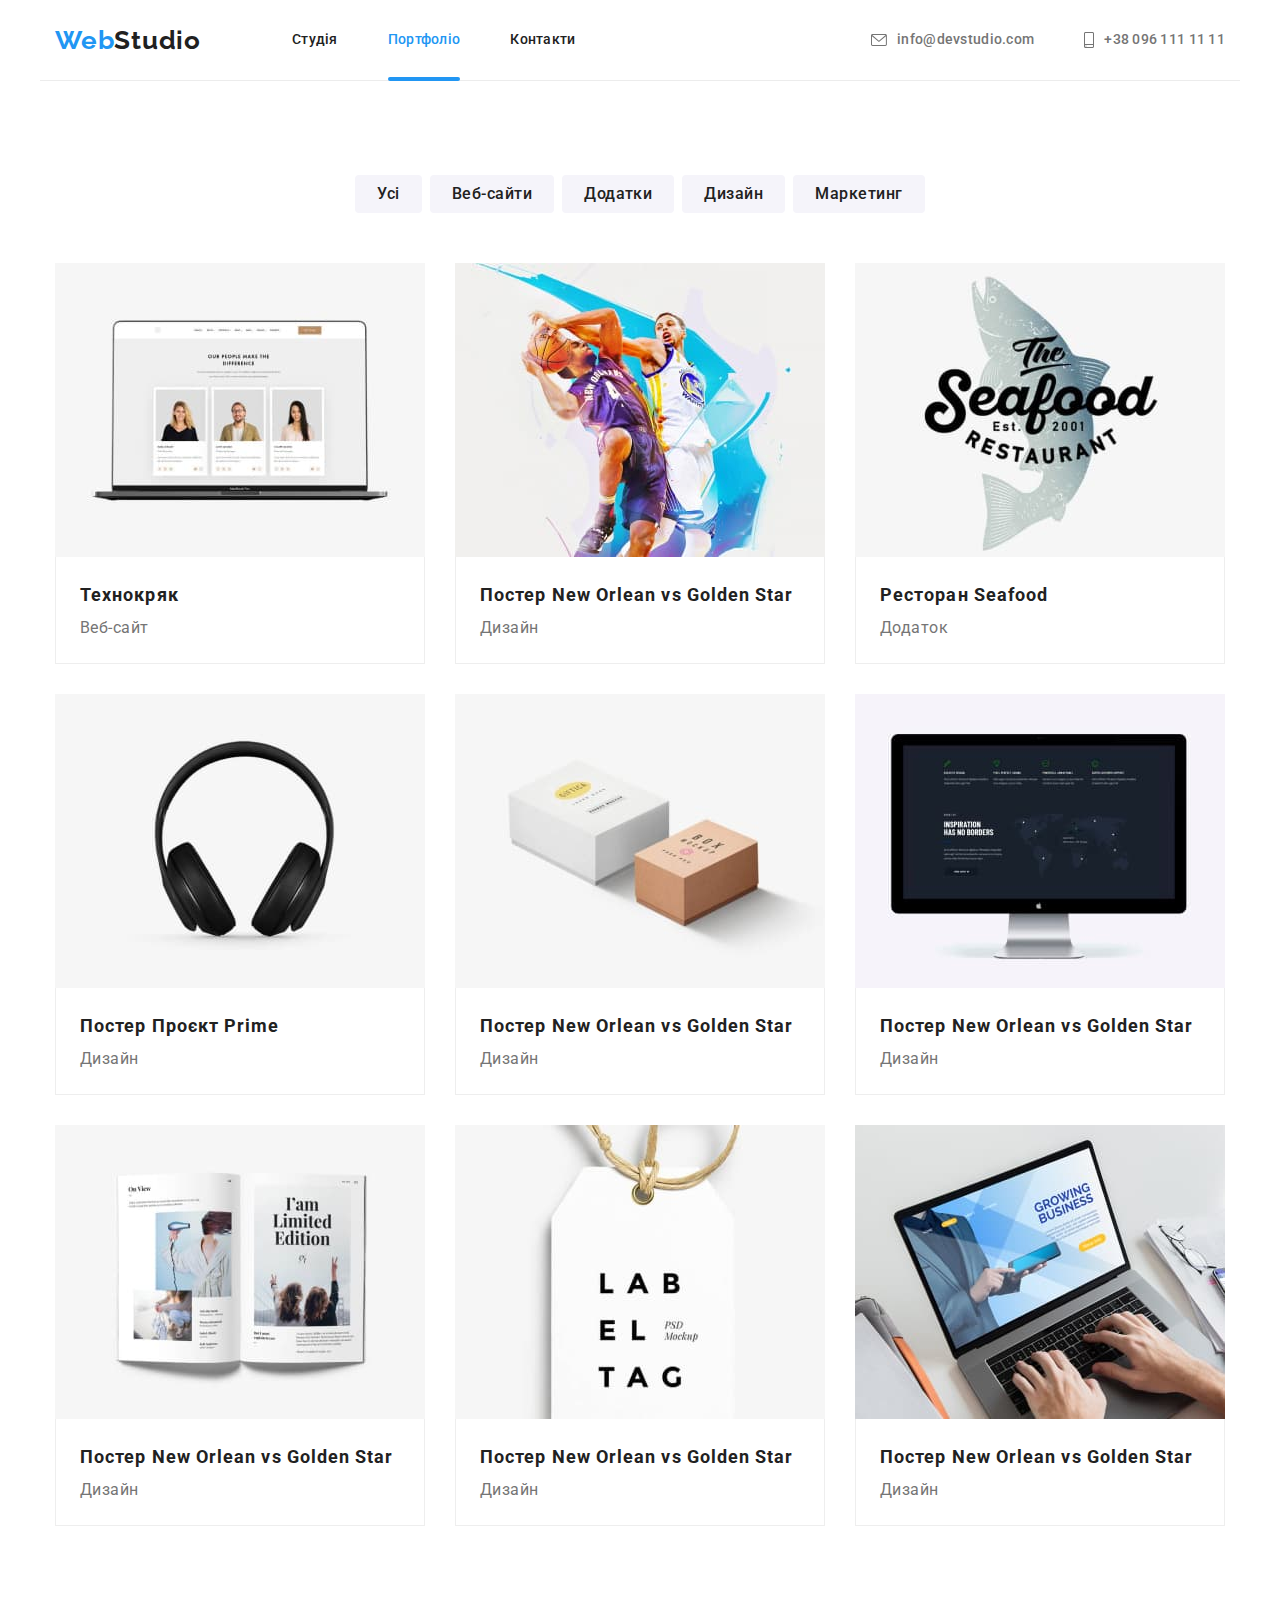
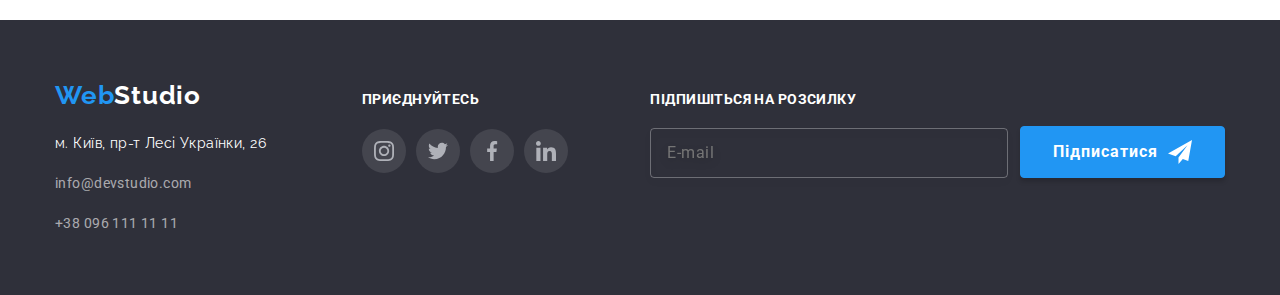
==== portfolio.html @ d79de70c "Initial commit" ====
<!DOCTYPE html>
<html lang="uk">
  <head>
    <meta charset="UTF-8" />
    <meta http-equiv="X-UA-Compatible" content="IE=edge" />
    <meta name="viewport" content="width=device-width, initial-scale=1.0" />
    <title>Портфоліо</title>
    <link rel="preconnect" href="https://fonts.googleapis.com" />
    <link rel="preconnect" href="https://fonts.gstatic.com" crossorigin />
    <link
      rel="stylesheet"
      href="https://cdnjs.cloudflare.com/ajax/libs/modern-normalize/1.1.0/modern-normalize.min.css"
    />
    <link
      href="https://fonts.googleapis.com/css2?family=Raleway:wght@700&family=Roboto:wght@400;500;700;900&display=swap"
      rel="stylesheet"
    />
    <link rel="stylesheet" href="./css/main.min.css" />
  </head>
  <body>
    <!--Шапка сторінки-->
    <header class="page-header">
      <div class="container page-header__container">
        <a href="./index.html" lang="en" class="logo"
          ><span class="logo__web">Web</span
          ><span>Studio</span></a
        >
        <nav class="nav">
          <ul class="nav__list">
            <li class="nav__item">
              <a class="nav__link" href="./index.html">Студія</a>
            </li>
            <li class="nav__item">
              <a class="nav__link nav__link--current"  href="./portfolio.html">Портфоліо</a>
            </li>
            <li class="nav__item">
              <a class="nav__link" href="">Контакти</a>
            </li>
          </ul>
        </nav>

        <ul class="page-header__contacts">
          <li class="page-header__item">
            <a class="page-header__link" href="mailto:info@devstudio.com"
              ><svg class="page-header__icon" width="16px" height="12px">
                <use href="./images/symbol-defs.svg#icon-envelope"></use>
              </svg>
              info@devstudio.com</a
            >
          </li>
          <li class="page-header__item">
            <a class="page-header__link" href="tel:+380961111111"
              ><svg class="page-header__icon" width="10px" height="16px">
                <use href="./images/symbol-defs.svg#icon-smartphone"></use></svg
              >+38 096 111 11 11</a
            >
          </li>
        </ul>
      </div>
    </header>

    <main>
      <section class="portfolio section">
        <div class="container">
          <h1 class="title hidden">Портфоліо</h1>
          <ul class="buttons-list">
            <li class="buttons-list__item">
              <button type="button" class="button-secondary">Усі</button>
            </li>
            <li class="buttons-list__item">
              <button type="button" class="button-secondary">Веб-сайти</button>
            </li>
            <li class="buttons-list__item">
              <button type="button" class="button-secondary">Додатки</button>
            </li>
            <li class="buttons-list__item">
              <button type="button" class="button-secondary">Дизайн</button>
            </li>
            <li class="buttons-list__item">
              <button type="button" class="button-secondary">Маркетинг</button>
            </li>
          </ul>

          <ul class="projects-list">
            <li class="projects-list__item">
              <a href="" class="projects-list__link">
                <div class="projects-list--thumb">
                   <img
                    src="./images-portfolio/img1.jpg"
                    alt="Технокряк"
                    width="370"
                  />
                  <div class="projects-list__overflow">
                    <p>
                      Ресурс пропонує комплексні пропозиції з різним рівнем
                      функціоналу та сервісів. Все це дозволить відвідувачу
                      отримати вичерпні відомості про компанію чи приватну
                      особу.
                    </p>
                  </div>
                </div>
                <div class="projects-list__description">
                  <h2 class="projects-list__title">Технокряк</h2>
                  <p class="projects-list__text">Веб-сайт</p>
                </div>
              </a>
            </li>
            <li class="projects-list__item">
              <a href="" class="projects-list__link">
                <div class="projects-list--thumb">
                  <img
                    src="./images-portfolio/img2.jpg"
                    alt="Постер New Orlean vs Golden Star"
                    width="370"
                  />
                  <div class="projects-list__overflow">
                    <p>
                      Ресурс пропонує комплексні пропозиції з різним рівнем
                      функціоналу та сервісів. Все це дозволить відвідувачу
                      отримати вичерпні відомості про компанію чи приватну
                      особу.
                    </p>
                  </div>
                </div>
                <div class="projects-list__description">
                  <h2 class="projects-list__title">
                    Постер <span lang="en">New Orlean vs Golden Star</span>
                  </h2>
                  <p class="projects-list__text">Дизайн</p>
                </div>
              </a>
            </li>
            <li class="projects-list__item">
              <a href="" class="projects-list__link">
                <div class="projects-list--thumb">
                  <img
                    src="./images-portfolio/img3.jpg"
                    alt="Ресторан Seafood"
                    width="370"
                  />
                  <div class="projects-list__overflow">
                    <p>
                      Ресурс пропонує комплексні пропозиції з різним рівнем
                      функціоналу та сервісів. Все це дозволить відвідувачу
                      отримати вичерпні відомості про компанію чи приватну
                      особу.
                    </p>
                  </div>
                </div>
                <div class="projects-list__description">
                  <h2 class="projects-list__title">Ресторан <span lang="en">Seafood</span></h2>
                  <p class="projects-list__text">Додаток</p>
                </div>
              </a>
            </li>
            <li class="projects-list__item">
              <a href="" class="projects-list__link">
                <div class="projects-list--thumb">
                  <img
                    src="./images-portfolio/img4.jpg"
                    alt="Проєкт Prime"
                    width="370"
                  />
                  <div class="projects-list__overflow">
                    <p>
                      Ресурс пропонує комплексні пропозиції з різним рівнем
                      функціоналу та сервісів. Все це дозволить відвідувачу
                      отримати вичерпні відомості про компанію чи приватну
                      особу.
                    </p>
                  </div>
                </div>
                <div class="projects-list__description">
                  <h2 class="projects-list__title">
                    Постер <span lang="en">Проєкт Prime</span>
                  </h2>
                  <p class="projects-list__text">Дизайн</p>
                </div>
              </a>
            </li>
            <li class="projects-list__item">
              <a href="" class="projects-list__link">
                <div class="projects-list--thumb">
                  <img
                    src="./images-portfolio/img5.jpg"
                    alt="Постер New Orlean vs Golden Star"
                    width="370"
                  />
                  <div class="projects-list__overflow">
                    <p>
                      Ресурс пропонує комплексні пропозиції з різним рівнем
                      функціоналу та сервісів. Все це дозволить відвідувачу
                      отримати вичерпні відомості про компанію чи приватну
                      особу.
                    </p>
                  </div>
                </div>
                <div class="projects-list__description">
                  <h2 class="projects-list__title">
                    Постер <span lang="en">New Orlean vs Golden Star</span>
                  </h2>
                  <p class="projects-list__text">Дизайн</p>
                </div>
              </a>
            </li>
            <li class="projects-list__item">
              <a href="" class="projects-list__link">
                <div class="projects-list--thumb">
                  <img
                    src="./images-portfolio/img6.jpg"
                    alt="Постер New Orlean vs Golden Star"
                    width="370"
                  />
                  <div class="projects-list__overflow">
                    <p>
                      Ресурс пропонує комплексні пропозиції з різним рівнем
                      функціоналу та сервісів. Все це дозволить відвідувачу
                      отримати вичерпні відомості про компанію чи приватну
                      особу.
                    </p>
                  </div>
                </div>
                <div class="projects-list__description">
                  <h2 class="projects-list__title">
                    Постер <span lang="en">New Orlean vs Golden Star</span>
                  </h2>
                  <p class="projects-list__text">Дизайн</p>
                </div>
              </a>
            </li>
            <li class="projects-list__item">
              <a href="" class="projects-list__link">
                <div class="projects-list--thumb">
                  <img
                    src="./images-portfolio/img7.jpg"
                    alt="Постер New Orlean vs Golden Star"
                    width="370"
                  />
                  <div class="projects-list__overflow">
                    <p>
                      Ресурс пропонує комплексні пропозиції з різним рівнем
                      функціоналу та сервісів. Все це дозволить відвідувачу
                      отримати вичерпні відомості про компанію чи приватну
                      особу.
                    </p>
                  </div>
                </div>
                <div class="projects-list__description">
                  <h2 class="projects-list__title">
                    Постер <span lang="en">New Orlean vs Golden Star</span>
                  </h2>
                  <p class="projects-list__text">Дизайн</p>
                </div>
              </a>
            </li>
            <li class="projects-list__item">
              <a href="" class="projects-list__link">
                <div class="projects-list--thumb">
                  <img
                    src="./images-portfolio/img8.jpg"
                    alt="Постер New Orlean vs Golden Star"
                    width="370"
                  />
                  <div class="projects-list__overflow">
                    <p>
                      Ресурс пропонує комплексні пропозиції з різним рівнем
                      функціоналу та сервісів. Все це дозволить відвідувачу
                      отримати вичерпні відомості про компанію чи приватну
                      особу.
                    </p>
                  </div>
                </div>
                <div class="projects-list__description">
                  <h2 class="projects-list__title">
                    Постер <span lang="en">New Orlean vs Golden Star</span>
                  </h2>
                  <p class="projects-list__text">Дизайн</p>
                </div>
              </a>
            </li>
            <li class="projects-list__item">
              <a href="" class="projects-list__link">
                <div class="projects-list--thumb">
                  <img
                    src="./images-portfolio/img9.jpg"
                    alt="Постер New Orlean vs Golden Star"
                    width="370"
                  />
                  <div class="projects-list__overflow">
                    <p>
                      Ресурс пропонує комплексні пропозиції з різним рівнем
                      функціоналу та сервісів. Все це дозволить відвідувачу
                      отримати вичерпні відомості про компанію чи приватну
                      особу.
                    </p>
                  </div>
                </div>
                <div class="projects-list__description">
                  <h2 class="projects-list__title">
                    Постер <span lang="en">New Orlean vs Golden Star</span>
                  </h2>
                  <p class="projects-list__text">Дизайн</p>
                </div>
              </a>
            </li>
          </ul>
        </div>
      </section>
    </main>

    <footer class="footer">
      <div class="container footer--container">
        <div class="logo logo__footer--thumb">
          <a class="logo logo__footer" href="./index.html" lang="en"><span class="logo__web">Web</span><span
              class="logo--white">Studio</span></a>
    
          <address class="address">
            <p class="address__text">м. Київ, пр-т Лесі Українки, 26</p>
            <ul class="address__list">
              <li class="address__item">
                <a class="address__link" href="mailto:info@devstudio.com">info@devstudio.com</a>
              </li>
              <li class="address__item">
                <a class="address__link" href="tel:+380961111111">+38 096 111 11 11</a>
              </li>
            </ul>
          </address>
        </div>
        <div class="join">
          <p class="join__text">Приєднуйтесь</p>
          <ul class="social-list">
            <li class="social-list__item social-list__item--bgc">
              <a class="social-list__link" href="">
                <svg class="social-list__icon" width="20px" height="20px">
                  <use href="./images/symbol-defs.svg#icon-instagram"></use>
                </svg></a>
            </li>
            <li class="social-list__item social-list__item--bgc">
              <a class="social-list__link" href="">
                <svg class="social-list__icon" width="20px" height="20px">
                  <use href="./images/symbol-defs.svg#icon-twitter"></use>
                </svg></a>
            </li>
            <li class="social-list__item social-list__item--bgc">
              <a class="social-list__link" href="">
                <svg class="social-list__icon" width="20px" height="20px">
                  <use href="./images/symbol-defs.svg#icon-facebook"></use>
                </svg></a>
            </li>
            <li class="social-list__item social-list__item--bgc">
              <a class="social-list__link" href="">
                <svg class="social-list__icon" width="20px" height="20px">
                  <use href="./images/symbol-defs.svg#icon-linkedin"></use>
                </svg></a>
            </li>
          </ul>
    
        </div>
        <form class="subscribe">
          <label class="subscribe__text">Підпишіться на розсилку</label>
          <div class="subscribe--thumb">
            <input class="subscribe__field" type="email" id="#user_email" placeholder="E-mail" />
            <button class="button-main button--icon" type="submit">
              Підписатися
              <svg class="icon" width="24" height="24">
                <use href="./images/symbol-defs.svg#icon-send"></use>
              </svg>
            </button>
        </form>
      </div>
    </footer>
  </body>
</html>
---- css/main.min.css ----
h1,h2,h3,h4,h5,h6,p,ul,button{margin:0;padding:0}a{text-decoration:none;font-family:Roboto,sans-serif}img{display:block}.icon{fill:currentColor}.container{width:1200px;margin:0 auto;padding-left:15px;padding-right:15px}:root{--primery-text-color: #757575;--title-text-color: #212121;--accent-color: #2196f3;--link-text:#AFB1B8;--white: #ffffff;--time-changes: cubic-bezier(0.4, 0, 0.2, 1)}ul{list-style:none;margin:0;padding:0}body{margin:0;background-color:var(--white);color:var(--primery-text-color);font-family:Roboto,sans-serif}.section{padding-top:94px;padding-bottom:94px}.title{margin-bottom:50px;color:var(--title-text-color);font-size:36px;line-height:1.17;letter-spacing:.03em;text-align:center}.logo{color:var(--title-text-color);font-family:Raleway,sans-serif;font-weight:700;font-size:26px;line-height:1.19;letter-spacing:.03em;margin-right:91px}.logo__web{color:var(--accent-color)}.button-main{padding:10px 32px;color:#fff;background-color:var(--accent-color);font-family:inherit;font-weight:700;font-size:16px;line-height:1.88;letter-spacing:.06em;cursor:pointer;border-radius:4px;border:1px solid var(--accent-color);box-shadow:0px 4px 4px rgba(0,0,0,.15);transition:background-color 250ms var(--time-changes)}.button-main:active{background:#188ce8;outline:rgba(0,0,0,0)}.page-header__container{display:flex;align-items:center;border-bottom:1px solid #ececec}.nav{margin-right:auto}.nav__list{display:flex}.nav__item:not(:last-child),.page-header__item:not(:last-child){margin-right:50px}.nav__link:hover,.nav__link:focus,.page-header__link:hover,.page-header__link:focus,.nav__link--current{color:var(--accent-color);outline:rgba(0,0,0,0)}.nav__link{display:block;padding-top:32px;padding-bottom:32px;color:var(--title-text-color);font-weight:500;font-size:14px;line-height:1.14;letter-spacing:.02em;transition:color 250ms var(--time-changes)}.nav__link--current{position:relative;color:var(--accent-color)}.nav__link--current::after{position:absolute;bottom:-1px;display:block;content:"";width:100%;height:4px;background-color:var(--accent-color);border-radius:2px}.page-header__link{display:flex;align-items:center;color:var(--primery-text-color);transition:color 250ms var(--time-changes)}.page-header__contacts{display:flex;align-items:center;font-weight:500;font-size:14px;line-height:1.14;letter-spacing:.02em}.page-header__icon{margin-right:10px;fill:currentColor}.hero{background-size:cover;background-position:center;background-repeat:no-repeat;height:600px;max-width:1600px;background-image:linear-gradient(rgba(47, 48, 58, 0.4), rgba(47, 48, 58, 0.4)),url(../images/bg/Img.jpg),url(../images/bg/Bg.jpg);margin-left:auto;margin-right:auto;display:flex;flex-direction:column;justify-content:center;align-items:center}.hero__container-title{width:696px;height:120px;text-align:center}.hero__title{color:var(--white);font-weight:900;font-size:44px;line-height:1.36;letter-spacing:.06em;text-transform:uppercase}.hero__button{margin-top:30px}.hidden{position:absolute;width:1px;height:1px;margin:-1px;border:0;padding:0;white-space:nowrap;-webkit-clip-path:inset(100%);clip-path:inset(100%);clip:rect(0 0 0 0);overflow:hidden}.feature__list{display:flex;gap:30px;flex-basis:calc((100% - 90px)/4)}.feature__card{display:flex;justify-content:center;align-items:center;margin-bottom:30px;width:270px;height:120px;background-color:#f5f4fa}.feature__title{margin-bottom:10px;color:var(--title-text-color);font-size:14px;line-height:1.14;letter-spacing:.03em;text-transform:uppercase}.feature__text{font-size:14px;line-height:1.71;letter-spacing:.03em}.services{padding-top:0}.services-list{display:flex}.services-list__item:not(:last-child){margin-right:30px}.services-list__item{position:relative}.services-list--decor{position:absolute;display:flex;align-items:center;justify-content:center;bottom:0;left:0;width:100%;height:70px;background:rgba(47,48,58,.8)}.services-list__title{font-size:14px;line-height:1.1428571429;letter-spacing:.03em;text-transform:uppercase;color:var(--white)}.section-bgc{background-color:#f5f4fa}.staff-list{display:flex}.staff-list__item:not(:last-child){margin-right:30px}.staff-list__item{background-color:var(--white);min-width:270px;min-height:368px;box-shadow:0px 1px 3px rgba(0,0,0,.12),0px 1px 1px rgba(0,0,0,.14),0px 2px 1px rgba(0,0,0,.2);border-radius:0px 0px 4px 4px}.staff-list__description{padding:30px 32px}.staff-list__title{margin-bottom:10px;color:var(--title-text-color);font-weight:500;font-size:16px;line-height:1.19;letter-spacing:.03em;text-align:center}.staff-list__text{margin-bottom:16px;font-size:16px;line-height:1.19;letter-spacing:.03em;text-align:center}.social-list{display:flex;gap:10px;justify-content:center;align-items:center}.social-list__item{display:flex;justify-content:center;align-items:center;width:44px;height:44px}.social-list__link{display:flex;justify-content:center;align-items:center;width:100%;height:100%;border-radius:50%;color:var(--link-text);transition:background-color 250ms var(--time-changes)}.social-list__link:hover,.social-list__link:focus{background-color:var(--accent-color);border-radius:50%;color:var(--white);width:100%;height:100%;outline:rgba(0,0,0,0)}.social-list__icon{fill:currentColor}.clients-list{display:flex;gap:30px;justify-content:center;align-items:center}.clients__item{width:170px;height:92px}.clients__link{display:flex;justify-content:center;align-items:center;width:100%;height:100%;color:var(--link-text);border:1px solid var(--link-text);border-radius:4px;transition:color 250ms var(--time-changes),border-color 250ms var(--time-changes)}.clients__link:hover,.clients__link:focus{color:var(--accent-color);outline:rgba(0,0,0,0);border-color:var(--accent-color)}.clients__icon{fill:currentColor}.footer{background-color:#2f303a;padding-top:60px;padding-bottom:60px}.footer--container{display:flex;align-items:baseline}.logo__footer--thumb{margin-right:70px}.logo__footer{display:inline-block;margin-bottom:20px}.logo--white{color:var(--white)}.address__text,.address__link{font-style:normal;font-weight:400;font-size:14px;line-height:1.7142857143;letter-spacing:.03em}.address__text{margin-bottom:9px;color:var(--white)}.address__link{display:inline-block;color:rgba(255,255,255,.6);transition:color 250ms var(--time-changes)}.address__item:not(:last-child){margin-bottom:9px}.address__link:hover,.address__link:focus{color:var(--accent-color);outline:rgba(0,0,0,0)}.join{margin-right:auto}.join__text{margin-bottom:20px;font-weight:700;font-size:14px;line-height:1.3333333333;letter-spacing:.03em;text-transform:uppercase;color:var(--white)}.social-list__item--bgc{width:44px;height:44px;border-radius:50%;background:rgba(255,255,255,.1)}.subscribe__text{margin-right:12px;font-weight:700;font-size:14px;line-height:1.1428571429;letter-spacing:.03em;text-transform:uppercase;color:var(--white)}.subscribe__field{min-width:358px;min-height:50px;padding-left:16px;margin-right:12px;margin-top:20px;margin-bottom:0;font-size:16px;line-height:1.25;letter-spacing:.03em;color:rgba(255,255,255,.6);background-color:rgba(0,0,0,0);border:1px solid rgba(255,255,255,.3);filter:drop-shadow(0px 4px 4px rgba(0, 0, 0, 0.15));border-radius:4px}.subscribe__field:focus-within{outline:rgba(0,0,0,0)}.subscribe::-moz-placeholder{font-size:16px;line-height:1.25;letter-spacing:.03em;color:rgba(255,255,255,.6)}.subscribe:-ms-input-placeholder{font-size:16px;line-height:1.25;letter-spacing:.03em;color:rgba(255,255,255,.6)}.subscribe::placeholder{font-size:16px;line-height:1.25;letter-spacing:.03em;color:rgba(255,255,255,.6)}.subscribe--thumb{display:flex;align-items:flex-end}.button--icon{display:inline-flex;align-items:center;gap:10px}.portfolio .title{margin-bottom:4px;color:var(--title-text-color);font-size:18px;line-height:2;letter-spacing:.06em}.buttons-list{display:flex;justify-content:center;gap:8px;flex-basis:calc((100% - 120px)/5);margin-bottom:50px}.button-secondary{padding:6px 22px;border:none;border-radius:4px;color:var(--title-text-color);background-color:#f5f4fa;font-weight:500;font-size:16px;line-height:1.62;text-align:center;letter-spacing:.03em;cursor:pointer;transition:background-color 250ms var(--time-changes),color 250ms var(--time-changes),box-shadow 250ms var(--time-changes)}.button-secondary:hover,.button-secondary:focus{background-color:var(--accent-color);color:#fff;outline:rgba(0,0,0,0);box-shadow:0px 3px 1px rgba(0,0,0,.1),0px 1px 2px rgba(0,0,0,.08),0px 2px 2px rgba(0,0,0,.12)}.projects-list{display:flex;flex-wrap:wrap;gap:30px;flex-basis:calc((100% - 60px)/3)}.projects-list__link{display:block;transition:box-shadow 250ms var(--time-changes)}.projects-list__link:hover,.projects-list__link:focus{outline:rgba(0,0,0,0);box-shadow:0px 1px 1px rgba(0,0,0,.12),0px 4px 4px rgba(0,0,0,.06),1px 4px 6px rgba(0,0,0,.16)}.projects-list--thumb{position:relative;overflow:hidden}.projects-list--thumb::after{position:absolute;display:block;content:"";width:100%;height:100%;background-color:rgba(33,150,243,.9);transform:translateX(0);z-index:1;transition:transform 250ms var(--time-changes)}.projects-list__link:hover .projects-list--thumb::after,.projects-list__link:focus .projects-list--thumb::after,.projects-list__link:hover .projects-list__overflow,.projects-list__link:focus .projects-list__overflow{transform:translateY(-100%);opacity:1}.projects-list__overflow{z-index:2;transform:translateY(0);display:flex;justify-content:center;align-items:center;padding:63px 24px;position:absolute;width:100%;height:100%;transition:transform 250ms var(--time-changes);font-size:18px;line-height:1.5555555556;letter-spacing:.03em;color:#fff}.projects-list__description{box-sizing:border-box;width:100%;padding:20px 24px;border-left:1px solid #eee;border-right:1px solid #eee;border-bottom:1px solid #eee}.projects-list__title{font-family:"Roboto";font-size:18px;line-height:2;letter-spacing:.06em;color:var(--title-text-color)}.projects-list__text{font-family:"Roboto";font-size:16px;line-height:1.875;letter-spacing:.03em;color:var(--primery-text-color)}.projects-list__text{color:var(--primery-text-color);font-style:normal;font-weight:400;font-size:16px;line-height:1.88;letter-spacing:.03em}.backdrop{position:fixed;top:0;left:0;width:100%;height:100%;opacity:1;background:rgba(0,0,0,.2);visibility:visible;transition:visibility 500ms var(--time-changes),opacity 500ms var(--time-changes)}.is-hidden{visibility:hidden;opacity:0;pointer-events:none}.modal{position:absolute;top:50%;left:50%;transform:translate(-50%, -50%);padding:40px;background-color:#fff;min-width:528px;min-height:581px;box-shadow:0px 1px 3px rgba(0,0,0,.12),0px 1px 1px rgba(0,0,0,.14),0px 2px 1px rgba(0,0,0,.2);border-radius:4px;transition:transform 250 linear}.modal-button{position:absolute;right:8px;top:8px;display:flex;align-items:center;justify-content:center;cursor:pointer;width:30px;height:30px;background:rgba(0,0,0,0);border:1px solid rgba(0,0,0,.1);border-radius:50%;transition:fill 250ms var(--time-changes)}.modal-button:hover,.modal-button:focus{fill:var(--accent-color)}.callback__title{font-weight:700;font-size:20px;line-height:1.15;text-align:center;letter-spacing:.03em;color:var(--title-text-color);margin-bottom:12px}.callback__lable{position:relative;display:flex;flex-direction:column;margin-bottom:10px;font-size:12px;line-height:1.1666666667;letter-spacing:.01em;color:var(--primery-text-color)}.callback__item:nth-child(5){margin-bottom:20px}.callback__field{margin-top:4px;border:1px solid rgba(33,33,33,.2);border-radius:4px;padding-left:42px;padding-top:12px;padding-bottom:12px}.callback__textarea{margin-top:4px;padding:12px 16px;border:1px solid rgba(33,33,33,.2);border-radius:4px;width:448px;height:120px;resize:none;transition:outline 250ms var(--time-changes)}.callback__checkboxx{display:flex;flex-direction:row;justify-content:center;align-items:center;margin-bottom:30px;font-weight:400;font-size:14px;line-height:1.7142857143;letter-spacing:.03em}.callback ::-moz-placeholder{font-weight:400;font-size:12px;line-height:1.1666666667;letter-spacing:.01em;color:rgba(117,117,117,.5)}.callback :-ms-input-placeholder{font-weight:400;font-size:12px;line-height:1.1666666667;letter-spacing:.01em;color:rgba(117,117,117,.5)}.callback ::placeholder{font-weight:400;font-size:12px;line-height:1.1666666667;letter-spacing:.01em;color:rgba(117,117,117,.5)}.callback__icon{position:absolute;top:50%;left:12px;transition:fill 250ms var(--time-changes)}.callback__lable:focus-within .callback__icon{fill:var(--accent-color)}.callback__field{transition:outline 250ms var(--time-changes)}.callback__lable:focus-within .callback__field,.callback__lable:focus-within .callback__textarea{outline:1px solid var(--accent-color)}.callback__link-agreement{font-size:14px;line-height:1.7142857143;letter-spacing:.03em;-webkit-text-decoration-line:underline;text-decoration-line:underline;color:#2196f3}.callback__check-icon{width:16px;height:15px;border:2px solid #212121;border-radius:3px;background-size:contain;background-origin:border-box;margin-right:8px;transition:background-color 250ms var(--time-changes)}.callback__checkbox-field{-webkit-appearance:none;-moz-appearance:none;appearance:none}.callback__checkbox-field:checked~.callback__check-icon{background-color:var(--accent-color);border-color:var(--accent-color)}.button-main{display:flex;justify-content:center;margin-left:auto;margin-right:auto}/*# sourceMappingURL=main.min.css.map */
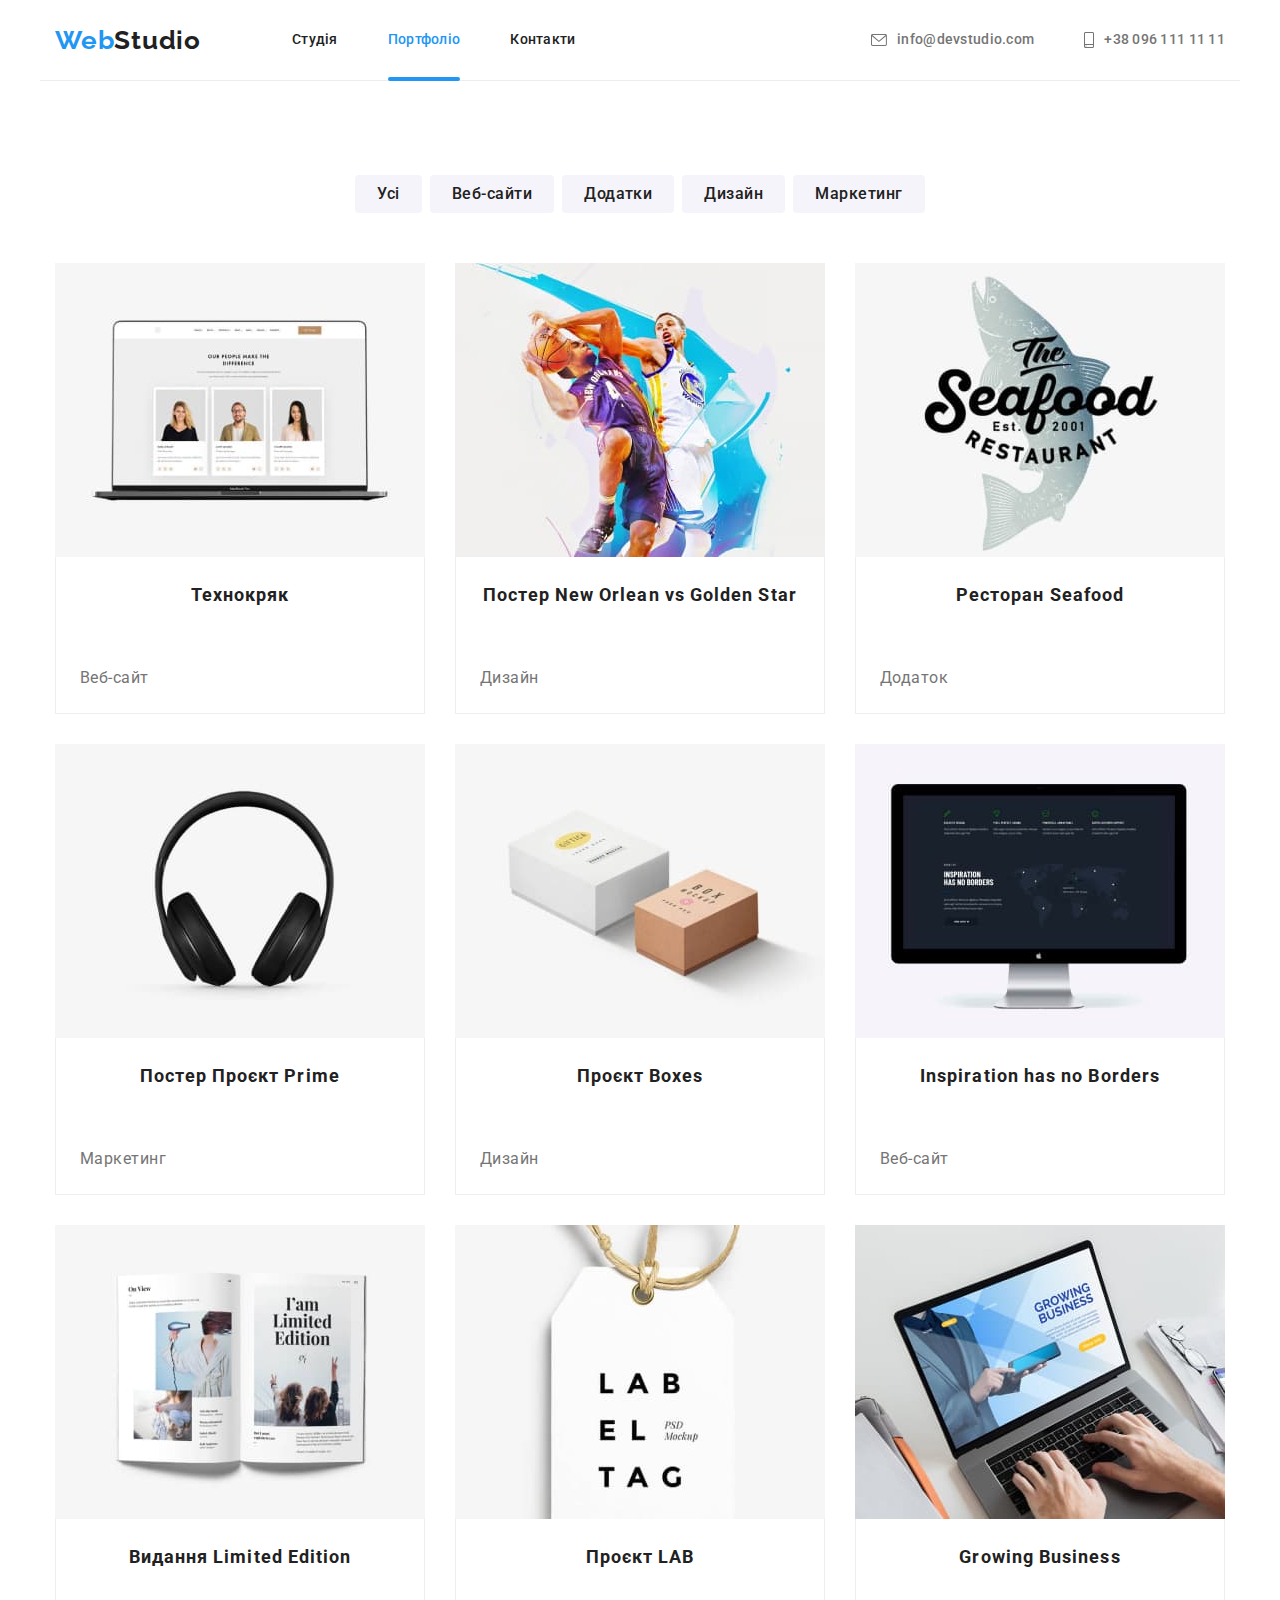
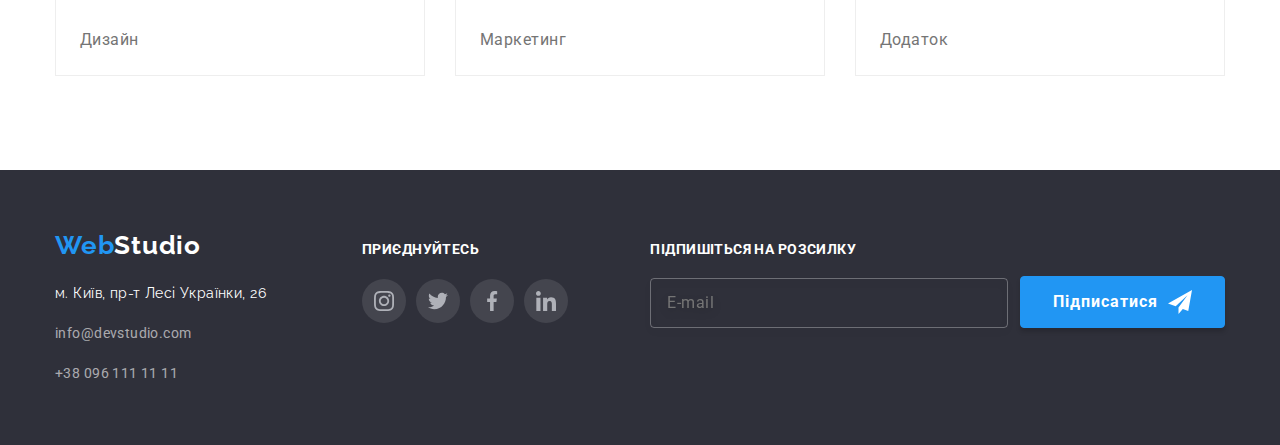
==== commit fe37384a: "bem" ====
--- a/portfolio.html
+++ b/portfolio.html
@@ -20,6 +20,7 @@
   <body>
     <!--Шапка сторінки-->
     <header class="page-header">
+      
       <div class="container page-header__container">
         <a href="./index.html" lang="en" class="logo"
           ><span class="logo__web">Web</span
@@ -62,7 +63,7 @@
     <main>
       <section class="portfolio section">
         <div class="container">
-          <h1 class="title hidden">Портфоліо</h1>
+          <h1 class="hidden">Портфоліо</h1>
           <ul class="buttons-list">
             <li class="buttons-list__item">
               <button type="button" class="button-secondary">Усі</button>
@@ -84,7 +85,7 @@
           <ul class="projects-list">
             <li class="projects-list__item">
               <a href="" class="projects-list__link">
-                <div class="projects-list--thumb">
+                <div class="projects-list__thumb">
                    <img
                     src="./images-portfolio/img1.jpg"
                     alt="Технокряк"
@@ -107,7 +108,7 @@
             </li>
             <li class="projects-list__item">
               <a href="" class="projects-list__link">
-                <div class="projects-list--thumb">
+                <div class="projects-list__thumb">
                   <img
                     src="./images-portfolio/img2.jpg"
                     alt="Постер New Orlean vs Golden Star"
@@ -132,7 +133,7 @@
             </li>
             <li class="projects-list__item">
               <a href="" class="projects-list__link">
-                <div class="projects-list--thumb">
+                <div class="projects-list__thumb">
                   <img
                     src="./images-portfolio/img3.jpg"
                     alt="Ресторан Seafood"
@@ -155,7 +156,7 @@
             </li>
             <li class="projects-list__item">
               <a href="" class="projects-list__link">
-                <div class="projects-list--thumb">
+                <div class="projects-list__thumb">
                   <img
                     src="./images-portfolio/img4.jpg"
                     alt="Проєкт Prime"
@@ -174,30 +175,80 @@
                   <h2 class="projects-list__title">
                     Постер <span lang="en">Проєкт Prime</span>
                   </h2>
+                  <p class="projects-list__text">Маркетинг</p>
+                </div>
+              </a>
+            </li>
+            <li class="projects-list__item">
+              <a href="" class="projects-list__link">
+                <div class="projects-list__thumb">
+                  <img
+                    src="./images-portfolio/img5.jpg"
+                    alt="Проєкт Boxes"
+                    width="370"
+                  />
+                  <div class="projects-list__overflow">
+                    <p>
+                      Ресурс пропонує комплексні пропозиції з різним рівнем
+                      функціоналу та сервісів. Все це дозволить відвідувачу
+                      отримати вичерпні відомості про компанію чи приватну
+                      особу.
+                    </p>
+                  </div>
+                </div>
+                <div class="projects-list__description">
+                  <h2 class="projects-list__title">
+                    <span lang="en">Проєкт Boxes</span>
+                  </h2>
                   <p class="projects-list__text">Дизайн</p>
                 </div>
               </a>
             </li>
             <li class="projects-list__item">
               <a href="" class="projects-list__link">
-                <div class="projects-list--thumb">
-                  <img
-                    src="./images-portfolio/img5.jpg"
-                    alt="Постер New Orlean vs Golden Star"
-                    width="370"
-                  />
-                  <div class="projects-list__overflow">
-                    <p>
-                      Ресурс пропонує комплексні пропозиції з різним рівнем
-                      функціоналу та сервісів. Все це дозволить відвідувачу
-                      отримати вичерпні відомості про компанію чи приватну
-                      особу.
-                    </p>
-                  </div>
-                </div>
-                <div class="projects-list__description">
-                  <h2 class="projects-list__title">
-                    Постер <span lang="en">New Orlean vs Golden Star</span>
+                <div class="projects-list__thumb">
+                  <img
+                    src="./images-portfolio/img6.jpg"
+                    alt="Inspiration has no Borders"
+                    width="370"
+                  />
+                  <div class="projects-list__overflow">
+                    <p>
+                      Ресурс пропонує комплексні пропозиції з різним рівнем
+                      функціоналу та сервісів. Все це дозволить відвідувачу
+                      отримати вичерпні відомості про компанію чи приватну
+                      особу.
+                    </p>
+                  </div>
+                </div>
+                <div class="projects-list__description">
+                  <h2 class="projects-list__title">
+                    <span lang="en">Inspiration has no Borders</span>
+                  </h2>
+                  <p class="projects-list__text">Веб-сайт</p>
+                </div>
+              </a>
+            </li>
+            <li class="projects-list__item">
+              <a href="" class="projects-list__link">
+                <div class="projects-list__thumb">
+                  <img
+                    src="./images-portfolio/img7.jpg"
+                    alt="Видання Limited Edition"
+                    width="370"
+                  />
+                  <div class="projects-list__overflow">
+                    <p>
+                      Ресурс пропонує комплексні пропозиції з різним рівнем
+                      функціоналу та сервісів. Все це дозволить відвідувачу
+                      отримати вичерпні відомості про компанію чи приватну
+                      особу.
+                    </p>
+                  </div>
+                </div>
+                <div class="projects-list__description">
+                  <h2 class="projects-list__title">
+                   Видання<span lang="en"> Limited Edition</span>
                   </h2>
                   <p class="projects-list__text">Дизайн</p>
                 </div>
@@ -205,101 +256,51 @@
             </li>
             <li class="projects-list__item">
               <a href="" class="projects-list__link">
-                <div class="projects-list--thumb">
-                  <img
-                    src="./images-portfolio/img6.jpg"
-                    alt="Постер New Orlean vs Golden Star"
-                    width="370"
-                  />
-                  <div class="projects-list__overflow">
-                    <p>
-                      Ресурс пропонує комплексні пропозиції з різним рівнем
-                      функціоналу та сервісів. Все це дозволить відвідувачу
-                      отримати вичерпні відомості про компанію чи приватну
-                      особу.
-                    </p>
-                  </div>
-                </div>
-                <div class="projects-list__description">
-                  <h2 class="projects-list__title">
-                    Постер <span lang="en">New Orlean vs Golden Star</span>
-                  </h2>
-                  <p class="projects-list__text">Дизайн</p>
-                </div>
-              </a>
-            </li>
-            <li class="projects-list__item">
-              <a href="" class="projects-list__link">
-                <div class="projects-list--thumb">
-                  <img
-                    src="./images-portfolio/img7.jpg"
-                    alt="Постер New Orlean vs Golden Star"
-                    width="370"
-                  />
-                  <div class="projects-list__overflow">
-                    <p>
-                      Ресурс пропонує комплексні пропозиції з різним рівнем
-                      функціоналу та сервісів. Все це дозволить відвідувачу
-                      отримати вичерпні відомості про компанію чи приватну
-                      особу.
-                    </p>
-                  </div>
-                </div>
-                <div class="projects-list__description">
-                  <h2 class="projects-list__title">
-                    Постер <span lang="en">New Orlean vs Golden Star</span>
-                  </h2>
-                  <p class="projects-list__text">Дизайн</p>
-                </div>
-              </a>
-            </li>
-            <li class="projects-list__item">
-              <a href="" class="projects-list__link">
-                <div class="projects-list--thumb">
+                <div class="projects-list__thumb">
                   <img
                     src="./images-portfolio/img8.jpg"
-                    alt="Постер New Orlean vs Golden Star"
-                    width="370"
-                  />
-                  <div class="projects-list__overflow">
-                    <p>
-                      Ресурс пропонує комплексні пропозиції з різним рівнем
-                      функціоналу та сервісів. Все це дозволить відвідувачу
-                      отримати вичерпні відомості про компанію чи приватну
-                      особу.
-                    </p>
-                  </div>
-                </div>
-                <div class="projects-list__description">
-                  <h2 class="projects-list__title">
-                    Постер <span lang="en">New Orlean vs Golden Star</span>
-                  </h2>
-                  <p class="projects-list__text">Дизайн</p>
-                </div>
-              </a>
-            </li>
-            <li class="projects-list__item">
-              <a href="" class="projects-list__link">
-                <div class="projects-list--thumb">
+                    alt="Проєкт LAB"
+                    width="370"
+                  />
+                  <div class="projects-list__overflow">
+                    <p>
+                      Ресурс пропонує комплексні пропозиції з різним рівнем
+                      функціоналу та сервісів. Все це дозволить відвідувачу
+                      отримати вичерпні відомості про компанію чи приватну
+                      особу.
+                    </p>
+                  </div>
+                </div>
+                <div class="projects-list__description">
+                  <h2 class="projects-list__title">
+                    Проєкт LAB
+                  </h2>
+                  <p class="projects-list__text">Маркетинг</p>
+                </div>
+              </a>
+            </li>
+            <li class="projects-list__item">
+              <a href="" class="projects-list__link">
+                <div class="projects-list__thumb">
                   <img
                     src="./images-portfolio/img9.jpg"
-                    alt="Постер New Orlean vs Golden Star"
-                    width="370"
-                  />
-                  <div class="projects-list__overflow">
-                    <p>
-                      Ресурс пропонує комплексні пропозиції з різним рівнем
-                      функціоналу та сервісів. Все це дозволить відвідувачу
-                      отримати вичерпні відомості про компанію чи приватну
-                      особу.
-                    </p>
-                  </div>
-                </div>
-                <div class="projects-list__description">
-                  <h2 class="projects-list__title">
-                    Постер <span lang="en">New Orlean vs Golden Star</span>
-                  </h2>
-                  <p class="projects-list__text">Дизайн</p>
+                    alt="Growing Business"
+                    width="370"
+                  />
+                  <div class="projects-list__overflow">
+                    <p>
+                      Ресурс пропонує комплексні пропозиції з різним рівнем
+                      функціоналу та сервісів. Все це дозволить відвідувачу
+                      отримати вичерпні відомості про компанію чи приватну
+                      особу.
+                    </p>
+                  </div>
+                </div>
+                <div class="projects-list__description">
+                  <h2 class="projects-list__title">
+                    <span lang="en">Growing Business</span>
+                  </h2>
+                  <p class="projects-list__text">Додаток</p>
                 </div>
               </a>
             </li>
@@ -358,7 +359,7 @@
         </div>
         <form class="subscribe">
           <label class="subscribe__text">Підпишіться на розсилку</label>
-          <div class="subscribe--thumb">
+          <div class="subscribe__thumb">
             <input class="subscribe__field" type="email" id="#user_email" placeholder="E-mail" />
             <button class="button-main button--icon" type="submit">
               Підписатися
--- a/css/main.min.css
+++ b/css/main.min.css
@@ -1 +1 @@
-h1,h2,h3,h4,h5,h6,p,ul,button{margin:0;padding:0}a{text-decoration:none;font-family:Roboto,sans-serif}img{display:block}.icon{fill:currentColor}.container{width:1200px;margin:0 auto;padding-left:15px;padding-right:15px}:root{--primery-text-color: #757575;--title-text-color: #212121;--accent-color: #2196f3;--link-text:#AFB1B8;--white: #ffffff;--time-changes: cubic-bezier(0.4, 0, 0.2, 1)}ul{list-style:none;margin:0;padding:0}body{margin:0;background-color:var(--white);color:var(--primery-text-color);font-family:Roboto,sans-serif}.section{padding-top:94px;padding-bottom:94px}.title{margin-bottom:50px;color:var(--title-text-color);font-size:36px;line-height:1.17;letter-spacing:.03em;text-align:center}.logo{color:var(--title-text-color);font-family:Raleway,sans-serif;font-weight:700;font-size:26px;line-height:1.19;letter-spacing:.03em;margin-right:91px}.logo__web{color:var(--accent-color)}.button-main{padding:10px 32px;color:#fff;background-color:var(--accent-color);font-family:inherit;font-weight:700;font-size:16px;line-height:1.88;letter-spacing:.06em;cursor:pointer;border-radius:4px;border:1px solid var(--accent-color);box-shadow:0px 4px 4px rgba(0,0,0,.15);transition:background-color 250ms var(--time-changes)}.button-main:active{background:#188ce8;outline:rgba(0,0,0,0)}.page-header__container{display:flex;align-items:center;border-bottom:1px solid #ececec}.nav{margin-right:auto}.nav__list{display:flex}.nav__item:not(:last-child),.page-header__item:not(:last-child){margin-right:50px}.nav__link:hover,.nav__link:focus,.page-header__link:hover,.page-header__link:focus,.nav__link--current{color:var(--accent-color);outline:rgba(0,0,0,0)}.nav__link{display:block;padding-top:32px;padding-bottom:32px;color:var(--title-text-color);font-weight:500;font-size:14px;line-height:1.14;letter-spacing:.02em;transition:color 250ms var(--time-changes)}.nav__link--current{position:relative;color:var(--accent-color)}.nav__link--current::after{position:absolute;bottom:-1px;display:block;content:"";width:100%;height:4px;background-color:var(--accent-color);border-radius:2px}.page-header__link{display:flex;align-items:center;color:var(--primery-text-color);transition:color 250ms var(--time-changes)}.page-header__contacts{display:flex;align-items:center;font-weight:500;font-size:14px;line-height:1.14;letter-spacing:.02em}.page-header__icon{margin-right:10px;fill:currentColor}.hero{background-size:cover;background-position:center;background-repeat:no-repeat;height:600px;max-width:1600px;background-image:linear-gradient(rgba(47, 48, 58, 0.4), rgba(47, 48, 58, 0.4)),url(../images/bg/Img.jpg),url(../images/bg/Bg.jpg);margin-left:auto;margin-right:auto;display:flex;flex-direction:column;justify-content:center;align-items:center}.hero__container-title{width:696px;height:120px;text-align:center}.hero__title{color:var(--white);font-weight:900;font-size:44px;line-height:1.36;letter-spacing:.06em;text-transform:uppercase}.hero__button{margin-top:30px}.hidden{position:absolute;width:1px;height:1px;margin:-1px;border:0;padding:0;white-space:nowrap;-webkit-clip-path:inset(100%);clip-path:inset(100%);clip:rect(0 0 0 0);overflow:hidden}.feature__list{display:flex;gap:30px;flex-basis:calc((100% - 90px)/4)}.feature__card{display:flex;justify-content:center;align-items:center;margin-bottom:30px;width:270px;height:120px;background-color:#f5f4fa}.feature__title{margin-bottom:10px;color:var(--title-text-color);font-size:14px;line-height:1.14;letter-spacing:.03em;text-transform:uppercase}.feature__text{font-size:14px;line-height:1.71;letter-spacing:.03em}.services{padding-top:0}.services-list{display:flex}.services-list__item:not(:last-child){margin-right:30px}.services-list__item{position:relative}.services-list--decor{position:absolute;display:flex;align-items:center;justify-content:center;bottom:0;left:0;width:100%;height:70px;background:rgba(47,48,58,.8)}.services-list__title{font-size:14px;line-height:1.1428571429;letter-spacing:.03em;text-transform:uppercase;color:var(--white)}.section-bgc{background-color:#f5f4fa}.staff-list{display:flex}.staff-list__item:not(:last-child){margin-right:30px}.staff-list__item{background-color:var(--white);min-width:270px;min-height:368px;box-shadow:0px 1px 3px rgba(0,0,0,.12),0px 1px 1px rgba(0,0,0,.14),0px 2px 1px rgba(0,0,0,.2);border-radius:0px 0px 4px 4px}.staff-list__description{padding:30px 32px}.staff-list__title{margin-bottom:10px;color:var(--title-text-color);font-weight:500;font-size:16px;line-height:1.19;letter-spacing:.03em;text-align:center}.staff-list__text{margin-bottom:16px;font-size:16px;line-height:1.19;letter-spacing:.03em;text-align:center}.social-list{display:flex;gap:10px;justify-content:center;align-items:center}.social-list__item{display:flex;justify-content:center;align-items:center;width:44px;height:44px}.social-list__link{display:flex;justify-content:center;align-items:center;width:100%;height:100%;border-radius:50%;color:var(--link-text);transition:background-color 250ms var(--time-changes)}.social-list__link:hover,.social-list__link:focus{background-color:var(--accent-color);border-radius:50%;color:var(--white);width:100%;height:100%;outline:rgba(0,0,0,0)}.social-list__icon{fill:currentColor}.clients-list{display:flex;gap:30px;justify-content:center;align-items:center}.clients__item{width:170px;height:92px}.clients__link{display:flex;justify-content:center;align-items:center;width:100%;height:100%;color:var(--link-text);border:1px solid var(--link-text);border-radius:4px;transition:color 250ms var(--time-changes),border-color 250ms var(--time-changes)}.clients__link:hover,.clients__link:focus{color:var(--accent-color);outline:rgba(0,0,0,0);border-color:var(--accent-color)}.clients__icon{fill:currentColor}.footer{background-color:#2f303a;padding-top:60px;padding-bottom:60px}.footer--container{display:flex;align-items:baseline}.logo__footer--thumb{margin-right:70px}.logo__footer{display:inline-block;margin-bottom:20px}.logo--white{color:var(--white)}.address__text,.address__link{font-style:normal;font-weight:400;font-size:14px;line-height:1.7142857143;letter-spacing:.03em}.address__text{margin-bottom:9px;color:var(--white)}.address__link{display:inline-block;color:rgba(255,255,255,.6);transition:color 250ms var(--time-changes)}.address__item:not(:last-child){margin-bottom:9px}.address__link:hover,.address__link:focus{color:var(--accent-color);outline:rgba(0,0,0,0)}.join{margin-right:auto}.join__text{margin-bottom:20px;font-weight:700;font-size:14px;line-height:1.3333333333;letter-spacing:.03em;text-transform:uppercase;color:var(--white)}.social-list__item--bgc{width:44px;height:44px;border-radius:50%;background:rgba(255,255,255,.1)}.subscribe__text{margin-right:12px;font-weight:700;font-size:14px;line-height:1.1428571429;letter-spacing:.03em;text-transform:uppercase;color:var(--white)}.subscribe__field{min-width:358px;min-height:50px;padding-left:16px;margin-right:12px;margin-top:20px;margin-bottom:0;font-size:16px;line-height:1.25;letter-spacing:.03em;color:rgba(255,255,255,.6);background-color:rgba(0,0,0,0);border:1px solid rgba(255,255,255,.3);filter:drop-shadow(0px 4px 4px rgba(0, 0, 0, 0.15));border-radius:4px}.subscribe__field:focus-within{outline:rgba(0,0,0,0)}.subscribe::-moz-placeholder{font-size:16px;line-height:1.25;letter-spacing:.03em;color:rgba(255,255,255,.6)}.subscribe:-ms-input-placeholder{font-size:16px;line-height:1.25;letter-spacing:.03em;color:rgba(255,255,255,.6)}.subscribe::placeholder{font-size:16px;line-height:1.25;letter-spacing:.03em;color:rgba(255,255,255,.6)}.subscribe--thumb{display:flex;align-items:flex-end}.button--icon{display:inline-flex;align-items:center;gap:10px}.portfolio .title{margin-bottom:4px;color:var(--title-text-color);font-size:18px;line-height:2;letter-spacing:.06em}.buttons-list{display:flex;justify-content:center;gap:8px;flex-basis:calc((100% - 120px)/5);margin-bottom:50px}.button-secondary{padding:6px 22px;border:none;border-radius:4px;color:var(--title-text-color);background-color:#f5f4fa;font-weight:500;font-size:16px;line-height:1.62;text-align:center;letter-spacing:.03em;cursor:pointer;transition:background-color 250ms var(--time-changes),color 250ms var(--time-changes),box-shadow 250ms var(--time-changes)}.button-secondary:hover,.button-secondary:focus{background-color:var(--accent-color);color:#fff;outline:rgba(0,0,0,0);box-shadow:0px 3px 1px rgba(0,0,0,.1),0px 1px 2px rgba(0,0,0,.08),0px 2px 2px rgba(0,0,0,.12)}.projects-list{display:flex;flex-wrap:wrap;gap:30px;flex-basis:calc((100% - 60px)/3)}.projects-list__link{display:block;transition:box-shadow 250ms var(--time-changes)}.projects-list__link:hover,.projects-list__link:focus{outline:rgba(0,0,0,0);box-shadow:0px 1px 1px rgba(0,0,0,.12),0px 4px 4px rgba(0,0,0,.06),1px 4px 6px rgba(0,0,0,.16)}.projects-list--thumb{position:relative;overflow:hidden}.projects-list--thumb::after{position:absolute;display:block;content:"";width:100%;height:100%;background-color:rgba(33,150,243,.9);transform:translateX(0);z-index:1;transition:transform 250ms var(--time-changes)}.projects-list__link:hover .projects-list--thumb::after,.projects-list__link:focus .projects-list--thumb::after,.projects-list__link:hover .projects-list__overflow,.projects-list__link:focus .projects-list__overflow{transform:translateY(-100%);opacity:1}.projects-list__overflow{z-index:2;transform:translateY(0);display:flex;justify-content:center;align-items:center;padding:63px 24px;position:absolute;width:100%;height:100%;transition:transform 250ms var(--time-changes);font-size:18px;line-height:1.5555555556;letter-spacing:.03em;color:#fff}.projects-list__description{box-sizing:border-box;width:100%;padding:20px 24px;border-left:1px solid #eee;border-right:1px solid #eee;border-bottom:1px solid #eee}.projects-list__title{font-family:"Roboto";font-size:18px;line-height:2;letter-spacing:.06em;color:var(--title-text-color)}.projects-list__text{font-family:"Roboto";font-size:16px;line-height:1.875;letter-spacing:.03em;color:var(--primery-text-color)}.projects-list__text{color:var(--primery-text-color);font-style:normal;font-weight:400;font-size:16px;line-height:1.88;letter-spacing:.03em}.backdrop{position:fixed;top:0;left:0;width:100%;height:100%;opacity:1;background:rgba(0,0,0,.2);visibility:visible;transition:visibility 500ms var(--time-changes),opacity 500ms var(--time-changes)}.is-hidden{visibility:hidden;opacity:0;pointer-events:none}.modal{position:absolute;top:50%;left:50%;transform:translate(-50%, -50%);padding:40px;background-color:#fff;min-width:528px;min-height:581px;box-shadow:0px 1px 3px rgba(0,0,0,.12),0px 1px 1px rgba(0,0,0,.14),0px 2px 1px rgba(0,0,0,.2);border-radius:4px;transition:transform 250 linear}.modal-button{position:absolute;right:8px;top:8px;display:flex;align-items:center;justify-content:center;cursor:pointer;width:30px;height:30px;background:rgba(0,0,0,0);border:1px solid rgba(0,0,0,.1);border-radius:50%;transition:fill 250ms var(--time-changes)}.modal-button:hover,.modal-button:focus{fill:var(--accent-color)}.callback__title{font-weight:700;font-size:20px;line-height:1.15;text-align:center;letter-spacing:.03em;color:var(--title-text-color);margin-bottom:12px}.callback__lable{position:relative;display:flex;flex-direction:column;margin-bottom:10px;font-size:12px;line-height:1.1666666667;letter-spacing:.01em;color:var(--primery-text-color)}.callback__item:nth-child(5){margin-bottom:20px}.callback__field{margin-top:4px;border:1px solid rgba(33,33,33,.2);border-radius:4px;padding-left:42px;padding-top:12px;padding-bottom:12px}.callback__textarea{margin-top:4px;padding:12px 16px;border:1px solid rgba(33,33,33,.2);border-radius:4px;width:448px;height:120px;resize:none;transition:outline 250ms var(--time-changes)}.callback__checkboxx{display:flex;flex-direction:row;justify-content:center;align-items:center;margin-bottom:30px;font-weight:400;font-size:14px;line-height:1.7142857143;letter-spacing:.03em}.callback ::-moz-placeholder{font-weight:400;font-size:12px;line-height:1.1666666667;letter-spacing:.01em;color:rgba(117,117,117,.5)}.callback :-ms-input-placeholder{font-weight:400;font-size:12px;line-height:1.1666666667;letter-spacing:.01em;color:rgba(117,117,117,.5)}.callback ::placeholder{font-weight:400;font-size:12px;line-height:1.1666666667;letter-spacing:.01em;color:rgba(117,117,117,.5)}.callback__icon{position:absolute;top:50%;left:12px;transition:fill 250ms var(--time-changes)}.callback__lable:focus-within .callback__icon{fill:var(--accent-color)}.callback__field{transition:outline 250ms var(--time-changes)}.callback__lable:focus-within .callback__field,.callback__lable:focus-within .callback__textarea{outline:1px solid var(--accent-color)}.callback__link-agreement{font-size:14px;line-height:1.7142857143;letter-spacing:.03em;-webkit-text-decoration-line:underline;text-decoration-line:underline;color:#2196f3}.callback__check-icon{width:16px;height:15px;border:2px solid #212121;border-radius:3px;background-size:contain;background-origin:border-box;margin-right:8px;transition:background-color 250ms var(--time-changes)}.callback__checkbox-field{-webkit-appearance:none;-moz-appearance:none;appearance:none}.callback__checkbox-field:checked~.callback__check-icon{background-color:var(--accent-color);border-color:var(--accent-color)}.button-main{display:flex;justify-content:center;margin-left:auto;margin-right:auto}/*# sourceMappingURL=main.min.css.map */+/*! modern-normalize v1.1.0 | MIT License | https://github.com/sindresorhus/modern-normalize */*,::before,::after{box-sizing:border-box}html{line-height:1.15;-webkit-text-size-adjust:100%;-moz-tab-size:4;-o-tab-size:4;tab-size:4}body{margin:0;font-family:system-ui,"Segoe UI",Roboto,Helvetica,Arial,sans-serif,"Apple Color Emoji","Segoe UI Emoji"}hr{height:0;color:inherit}abbr[title]{-webkit-text-decoration:underline dotted;text-decoration:underline dotted}b,strong{font-weight:bolder}code,kbd,samp,pre{font-family:ui-monospace,SFMono-Regular,Consolas,"Liberation Mono",Menlo,monospace;font-size:1em}small{font-size:80%}sub,sup{font-size:75%;line-height:0;position:relative;vertical-align:baseline}sub{bottom:-0.25em}sup{top:-0.5em}table{text-indent:0;border-color:inherit}button,input,optgroup,select,textarea{font-family:inherit;font-size:100%;line-height:1.15;margin:0}button,select{text-transform:none}button,[type=button],[type=reset],[type=submit]{-webkit-appearance:button}::-moz-focus-inner{border-style:none;padding:0}:-moz-focusring{outline:1px dotted ButtonText}:-moz-ui-invalid{box-shadow:none}legend{padding:0}progress{vertical-align:baseline}::-webkit-inner-spin-button,::-webkit-outer-spin-button{height:auto}[type=search]{-webkit-appearance:textfield;outline-offset:-2px}::-webkit-search-decoration{-webkit-appearance:none}::-webkit-file-upload-button{-webkit-appearance:button;font:inherit}summary{display:list-item}h1,h2,h3,h4,h5,h6,p,ul,button{margin:0;padding:0}a{text-decoration:none;font-family:Roboto,sans-serif}img{display:block}ul{list-style:none;margin:0;padding:0}.projects-list__overflow,.callback__checkbox,.modal-button,.clients__link,.clients-list,.social-list__item,.social-list,.services__decor,.services__list--decor,.feature__card,.hero,.button-main{display:flex;align-items:center;justify-content:center}.portfolio,.clients,.section-bgc,.services,.feature{padding-top:94px;padding-bottom:94px}h2{margin-bottom:50px;color:#212121;font-size:36px;line-height:1.17;letter-spacing:.03em;text-align:center}.icon{fill:currentColor}.container{width:1200px;margin:0 auto;padding-left:15px;padding-right:15px}body{margin:0;background-color:#fff;color:#757575;font-family:Roboto,sans-serif}.hidden{position:absolute;width:1px;height:1px;margin:-1px;border:0;padding:0;white-space:nowrap;-webkit-clip-path:inset(100%);clip-path:inset(100%);clip:rect(0 0 0 0);overflow:hidden}.logo{color:#212121;font-family:Raleway,sans-serif;font-weight:700;font-size:26px;line-height:1.19;letter-spacing:.03em;margin-right:91px}.logo__web{color:#2196f3}.logo__footer{display:inline-block;margin-bottom:20px}.logo--white{color:#fff}.button-main{margin-left:auto;margin-right:auto;padding:10px 32px;color:#fff;background-color:#2196f3;font-family:inherit;font-weight:700;font-size:16px;line-height:1.88;letter-spacing:.06em;cursor:pointer;border-radius:4px;border:1px solid #2196f3;box-shadow:0px 4px 4px rgba(0,0,0,.15);transition:background-color 250ms cubic-bezier(0.4, 0, 0.2, 1)}.button-main:active{background:#188ce8;outline:rgba(0,0,0,0)}.button-secondary{padding:6px 22px;border:none;border-radius:4px;color:#212121;background-color:#f5f4fa;font-weight:500;font-size:16px;line-height:1.62;text-align:center;letter-spacing:.03em;cursor:pointer;transition:background-color 250ms cubic-bezier(0.4, 0, 0.2, 1),color 250ms cubic-bezier(0.4, 0, 0.2, 1),box-shadow 250ms cubic-bezier(0.4, 0, 0.2, 1)}.button-secondary:hover,.button-secondary:focus{background-color:#2196f3;color:#fff;outline:rgba(0,0,0,0);box-shadow:0px 3px 1px rgba(0,0,0,.1),0px 1px 2px rgba(0,0,0,.08),0px 2px 2px rgba(0,0,0,.12)}.page-header__container{display:flex;align-items:center;border-bottom:1px solid #ececec}.nav{margin-right:auto}.nav__list{display:flex}.nav__item:not(:last-child),.page-header__item:not(:last-child){margin-right:50px}.nav__link{display:block;padding-top:32px;padding-bottom:32px;color:#212121;font-weight:500;font-size:14px;line-height:1.14;letter-spacing:.02em;transition:color 250ms cubic-bezier(0.4, 0, 0.2, 1)}.nav__link:hover,.nav__link:focus{color:#2196f3;outline:rgba(0,0,0,0)}.nav__link--current{position:relative;color:#2196f3;outline:rgba(0,0,0,0)}.nav__link--current::after{position:absolute;bottom:-1px;display:block;content:"";width:100%;height:4px;background-color:#2196f3;border-radius:2px}.page-header__link{display:flex;align-items:center;color:#757575;transition:color 250ms cubic-bezier(0.4, 0, 0.2, 1)}.page-header__link:hover,.page-header__link:focus{color:#2196f3;outline:rgba(0,0,0,0)}.page-header__contacts{display:flex;align-items:center;font-weight:500;font-size:14px;line-height:1.14;letter-spacing:.02em}.page-header__icon{margin-right:10px;fill:currentColor}.hero{background-size:cover;background-position:center;background-repeat:no-repeat;height:600px;max-width:1600px;background-image:linear-gradient(rgba(47, 48, 58, 0.4), rgba(47, 48, 58, 0.4)),url(../images/bg/Img.jpg),url(../images/bg/Bg.jpg);margin-left:auto;margin-right:auto;flex-direction:column}.hero__container-title{width:696px;height:120px;text-align:center}.hero__title{color:#fff;font-weight:900;font-size:44px;line-height:1.36;letter-spacing:.06em;text-transform:uppercase}.hero__button{margin-top:30px}.feature__list{display:flex;gap:30px;flex-basis:calc((100% - 90px)/4)}.feature__card{margin-bottom:30px;width:270px;height:120px;background-color:#f5f4fa}.feature__title{margin-bottom:10px;color:#212121;font-size:14px;line-height:1.14;letter-spacing:.03em;text-transform:uppercase}.feature__text{font-size:14px;line-height:1.71;letter-spacing:.03em}.services{padding-top:0}.services__list{display:flex}.services__list--decor{position:absolute;bottom:0;left:0;width:100%;height:70px;background:rgba(47,48,58,.8)}.services__item{position:relative}.services__item:not(:last-child){margin-right:30px}.services__title{font-size:14px;line-height:1.1428571429;letter-spacing:.03em;text-transform:uppercase;color:#fff}.services__decor{position:absolute;bottom:0;left:0;width:100%;height:70px;background:rgba(47,48,58,.8)}.section-bgc{background-color:#f5f4fa}.staff-list{display:flex;gap:30px}.staff-list:not(:last-child){margin-right:30px}.staff-list__item{background-color:#fff;min-width:270px;min-height:368px;box-shadow:0px 1px 3px rgba(0,0,0,.12),0px 1px 1px rgba(0,0,0,.14),0px 2px 1px rgba(0,0,0,.2);border-radius:0px 0px 4px 4px}.staff-list__description{padding:30px 32px}.staff-list__title{margin-bottom:10px;color:#212121;font-weight:500;font-size:16px;line-height:1.19;letter-spacing:.03em;text-align:center}.staff-list__text{margin-bottom:16px;font-size:16px;line-height:1.19;letter-spacing:.03em;text-align:center}.social-list{gap:10px}.social-list__item{width:44px;height:44px}.social-list__link{display:flex;justify-content:center;align-items:center;width:100%;height:100%;border-radius:50%;color:#afb1b8;transition:background-color 250ms cubic-bezier(0.4, 0, 0.2, 1)}.social-list__link:hover,.social-list__link:focus{background-color:#2196f3;border-radius:50%;color:#fff;width:100%;height:100%;outline:rgba(0,0,0,0)}.social-list__icon{fill:currentColor}.clients-list{gap:30px}.clients__item{width:170px;height:92px}.clients__link{width:100%;height:100%;color:#afb1b8;border:1px solid #afb1b8;border-radius:4px;transition:color 250ms cubic-bezier(0.4, 0, 0.2, 1),border-color 250ms cubic-bezier(0.4, 0, 0.2, 1)}.clients__link:hover,.clients__link:focus{color:#2196f3;outline:rgba(0,0,0,0);border-color:#2196f3}.clients__icon{fill:currentColor}.footer{background-color:#2f303a;padding-top:60px;padding-bottom:60px}.footer--container{display:flex;align-items:baseline}.logo__footer--thumb{margin-right:70px}.address__text,.address__link{font-style:normal;font-weight:400;font-size:14px;line-height:1.7142857143;letter-spacing:.03em}.address__text{margin-bottom:9px;color:#fff}.address__link{display:inline-block;color:rgba(255,255,255,.6);transition:color 250ms cubic-bezier(0.4, 0, 0.2, 1)}.address__link:hover,.address__link:focus{color:#2196f3;outline:rgba(0,0,0,0)}.address__item:not(:last-child){margin-bottom:9px}.join{margin-right:auto}.join__text{margin-bottom:20px;font-weight:700;font-size:14px;line-height:1.3333333333;letter-spacing:.03em;text-transform:uppercase;color:#fff}.social-list__item--bgc{width:44px;height:44px;border-radius:50%;background:rgba(255,255,255,.1)}.subscribe__text{margin-right:12px;font-weight:700;font-size:14px;line-height:1.1428571429;letter-spacing:.03em;text-transform:uppercase;color:#fff}.subscribe__field{min-width:358px;min-height:50px;padding-left:16px;margin-right:12px;margin-top:20px;margin-bottom:0;font-size:16px;line-height:1.25;letter-spacing:.03em;color:rgba(255,255,255,.6);background-color:rgba(0,0,0,0);border:1px solid rgba(255,255,255,.3);filter:drop-shadow(0px 4px 4px rgba(0, 0, 0, 0.15));border-radius:4px}.subscribe__field:focus-within{outline:rgba(0,0,0,0)}.subscribe::-moz-placeholder{font-size:16px;line-height:1.25;letter-spacing:.03em;color:rgba(255,255,255,.6)}.subscribe:-ms-input-placeholder{font-size:16px;line-height:1.25;letter-spacing:.03em;color:rgba(255,255,255,.6)}.subscribe::placeholder{font-size:16px;line-height:1.25;letter-spacing:.03em;color:rgba(255,255,255,.6)}.subscribe__thumb{display:flex;align-items:flex-end}.button--icon{display:inline-flex;align-items:center;gap:10px}.backdrop{position:fixed;top:0;left:0;width:100%;height:100%;opacity:1;background:rgba(0,0,0,.2);visibility:visible;transition:visibility 500ms cubic-bezier(0.4, 0, 0.2, 1),opacity 500ms cubic-bezier(0.4, 0, 0.2, 1)}.is-hidden{visibility:hidden;opacity:0;pointer-events:none}.modal{position:absolute;top:50%;left:50%;transform:translate(-50%, -50%);padding:40px;background-color:#fff;min-width:528px;min-height:581px;box-shadow:0px 1px 3px rgba(0,0,0,.12),0px 1px 1px rgba(0,0,0,.14),0px 2px 1px rgba(0,0,0,.2);border-radius:4px;transition:transform 250 linear}.modal-button{position:absolute;right:8px;top:8px;cursor:pointer;width:30px;height:30px;background:rgba(0,0,0,0);border:1px solid rgba(0,0,0,.1);border-radius:50%;transition:fill 250ms cubic-bezier(0.4, 0, 0.2, 1)}.modal-button:hover,.modal-button:focus{fill:#2196f3}.callback__title{font-weight:700;font-size:20px;line-height:1.15;text-align:center;letter-spacing:.03em;color:#212121;margin-bottom:12px}.callback__label{position:relative;display:flex;flex-direction:column;margin-bottom:10px;font-size:12px;line-height:1.1666666667;letter-spacing:.01em;color:#757575}.callback__item:nth-child(5){margin-bottom:20px}.callback__field{margin-top:4px;border:1px solid rgba(33,33,33,.2);border-radius:4px;padding-left:42px;padding-top:12px;padding-bottom:12px;transition:outline 250ms cubic-bezier(0.4, 0, 0.2, 1)}.callback__label:focus-within .callback__field{outline:1px solid #2196f3}.callback__textarea{margin-top:4px;padding:12px 16px;border:1px solid rgba(33,33,33,.2);border-radius:4px;width:448px;height:120px;resize:none;transition:outline 250ms cubic-bezier(0.4, 0, 0.2, 1)}.callback__label:focus-within .callback__textarea{outline:1px solid #2196f3}.callback__checkbox{flex-direction:row;margin-bottom:30px;font-weight:400;font-size:14px;line-height:1.7142857143;letter-spacing:.03em}.callback ::-moz-placeholder{font-weight:400;font-size:12px;line-height:1.1666666667;letter-spacing:.01em;color:rgba(117,117,117,.5)}.callback :-ms-input-placeholder{font-weight:400;font-size:12px;line-height:1.1666666667;letter-spacing:.01em;color:rgba(117,117,117,.5)}.callback ::placeholder{font-weight:400;font-size:12px;line-height:1.1666666667;letter-spacing:.01em;color:rgba(117,117,117,.5)}.callback__icon{position:absolute;top:50%;left:12px;transition:fill 250ms cubic-bezier(0.4, 0, 0.2, 1)}.callback__label:focus-within .callback__icon{fill:#2196f3}.callback__link-agreement{font-size:14px;line-height:1.7142857143;letter-spacing:.03em;-webkit-text-decoration-line:underline;text-decoration-line:underline;color:#2196f3}.callback__check-icon{width:16px;height:15px;border:2px solid #212121;border-radius:3px;background-size:contain;background-origin:border-box;margin-right:8px;transition:background-color 250ms cubic-bezier(0.4, 0, 0.2, 1)}.callback__checkbox-field:checked~.callback__check-icon{background-color:#2196f3;border-color:#2196f3}.callback__checkbox-field{-webkit-appearance:none;-moz-appearance:none;appearance:none}.callback__label:focus-within .callback__checkbox-field{outline:1px solid #2196f3}.buttons-list{display:flex;justify-content:center;gap:8px;flex-basis:calc((100% - 120px)/5);margin-bottom:50px}.projects-list{display:flex;flex-wrap:wrap;gap:30px;flex-basis:calc((100% - 60px)/3)}.projects-list__link{display:block;transition:box-shadow 250ms cubic-bezier(0.4, 0, 0.2, 1)}.projects-list__link:hover,.projects-list__link:focus{outline:rgba(0,0,0,0);box-shadow:0px 1px 1px rgba(0,0,0,.12),0px 4px 4px rgba(0,0,0,.06),1px 4px 6px rgba(0,0,0,.16)}.projects-list__thumb{position:relative;overflow:hidden}.projects-list__thumb::after{position:absolute;z-index:1;transform:translateX(0);display:block;content:"";width:100%;height:100%;background-color:rgba(33,150,243,.9);transition:transform 250ms cubic-bezier(0.4, 0, 0.2, 1)}.projects-list__link:hover .projects-list__thumb::after,.projects-list__link:focus .projects-list__thumb::after{transform:translateY(-100%);opacity:1}.projects-list__overflow{z-index:2;transform:translateY(0);padding:63px 24px;position:absolute;width:100%;height:100%;transition:transform 250ms cubic-bezier(0.4, 0, 0.2, 1);font-size:18px;line-height:1.5555555556;letter-spacing:.03em;color:#fff}.projects-list__link:hover .projects-list__overflow,.projects-list__link:focus .projects-list__overflow{transform:translateY(-100%);opacity:1}.projects-list__description{width:100%;padding:20px 24px;border-left:1px solid #eee;border-right:1px solid #eee;border-bottom:1px solid #eee}.projects-list__title{font-size:18px;line-height:2;letter-spacing:.06em;color:#212121}.projects-list__text{font-size:16px;line-height:1.875;line-height:1.88;letter-spacing:.03em;color:#757575}/*# sourceMappingURL=main.min.css.map */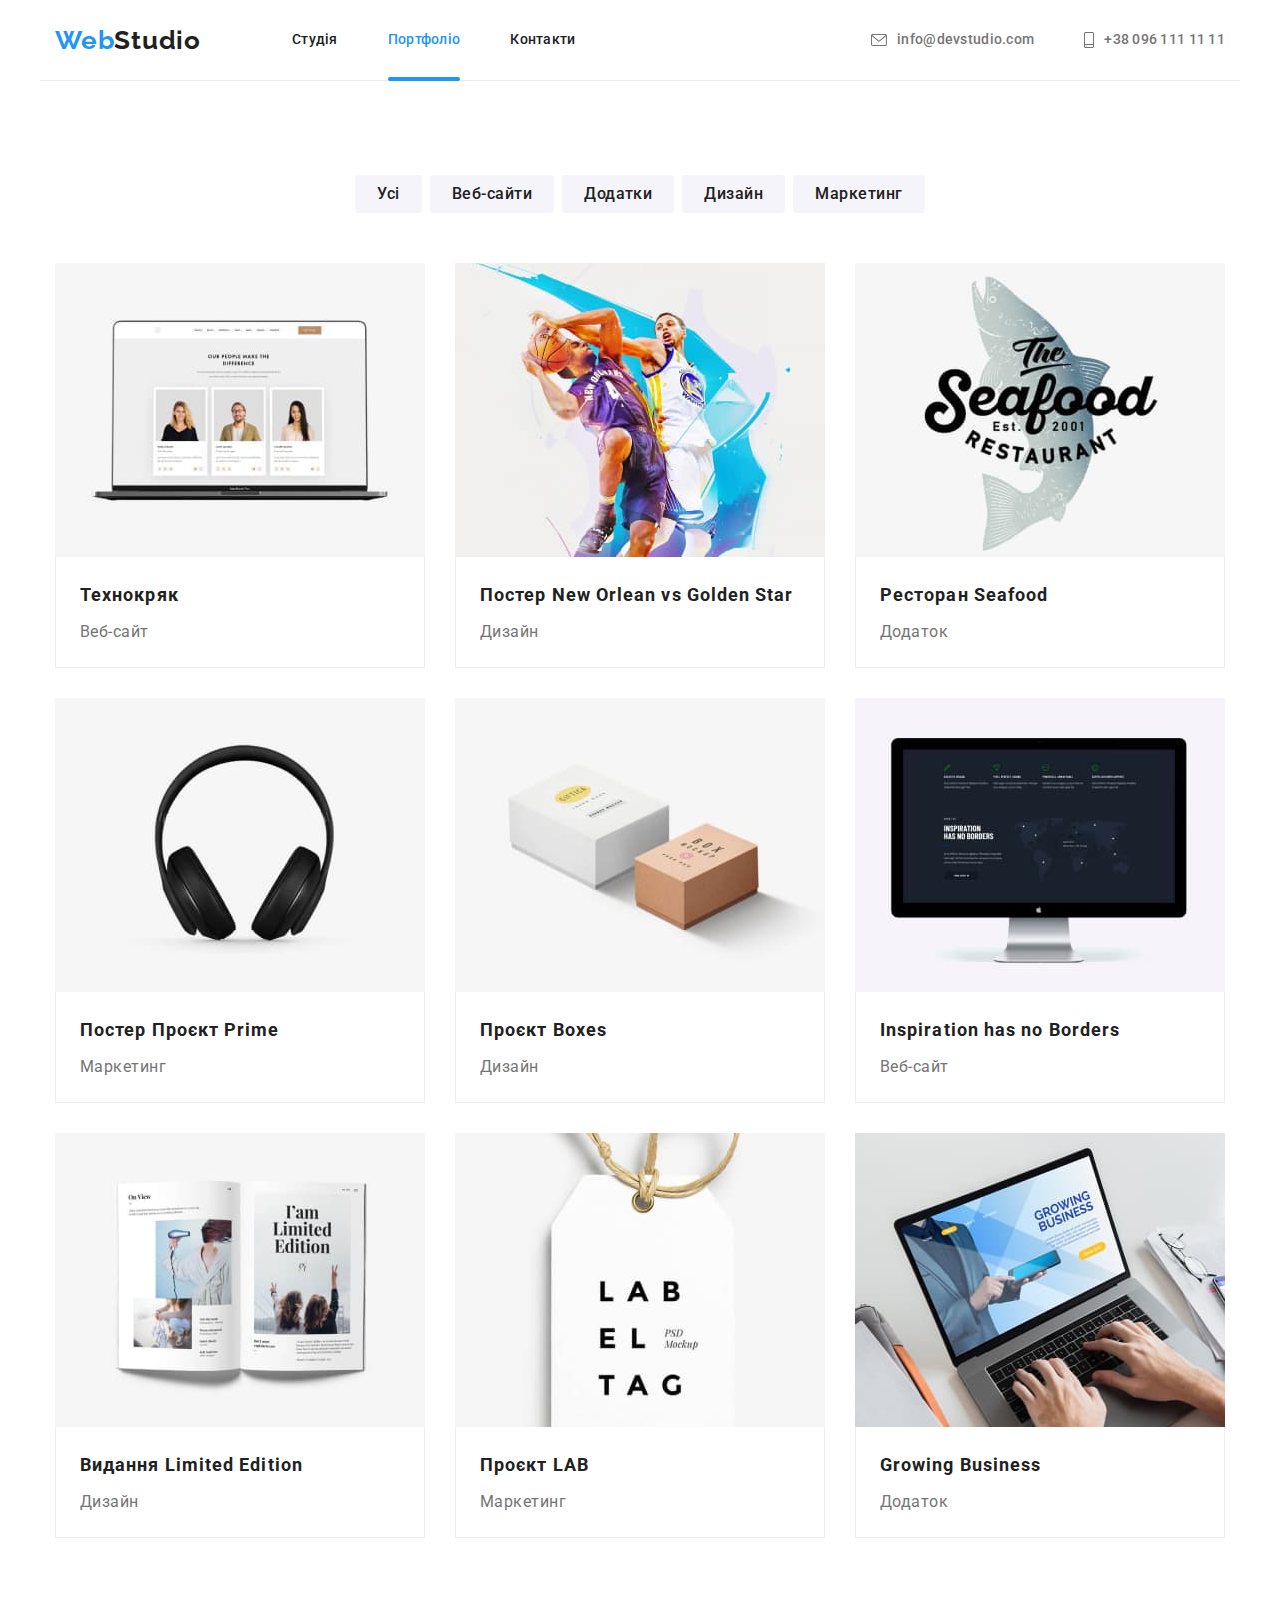
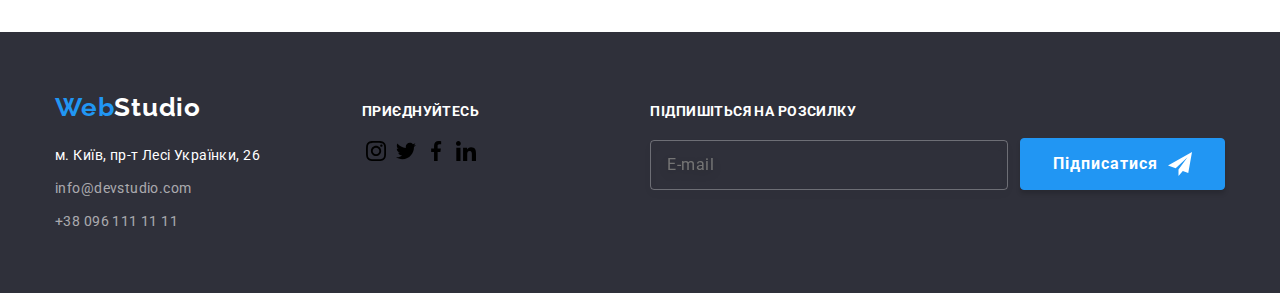
==== commit ebd6ba4f: "final version!" ====
--- a/portfolio.html
+++ b/portfolio.html
@@ -61,246 +61,246 @@
     </header>
 
     <main>
-      <section class="portfolio section">
+      <section class="portfolio">
         <div class="container">
           <h1 class="hidden">Портфоліо</h1>
           <ul class="buttons-list">
-            <li class="buttons-list__item">
+            <li class="buttons__item">
               <button type="button" class="button-secondary">Усі</button>
             </li>
-            <li class="buttons-list__item">
+            <li class="buttons__item">
               <button type="button" class="button-secondary">Веб-сайти</button>
             </li>
-            <li class="buttons-list__item">
+            <li class="buttons__item">
               <button type="button" class="button-secondary">Додатки</button>
             </li>
-            <li class="buttons-list__item">
+            <li class="buttons__item">
               <button type="button" class="button-secondary">Дизайн</button>
             </li>
-            <li class="buttons-list__item">
+            <li class="buttons__item">
               <button type="button" class="button-secondary">Маркетинг</button>
             </li>
           </ul>
 
           <ul class="projects-list">
-            <li class="projects-list__item">
-              <a href="" class="projects-list__link">
-                <div class="projects-list__thumb">
+            <li class="projects__item">
+              <a href="" class="projects__link">
+                <div class="projects__thumb">
                    <img
                     src="./images-portfolio/img1.jpg"
                     alt="Технокряк"
                     width="370"
                   />
-                  <div class="projects-list__overflow">
-                    <p>
-                      Ресурс пропонує комплексні пропозиції з різним рівнем
-                      функціоналу та сервісів. Все це дозволить відвідувачу
-                      отримати вичерпні відомості про компанію чи приватну
-                      особу.
-                    </p>
-                  </div>
-                </div>
-                <div class="projects-list__description">
-                  <h2 class="projects-list__title">Технокряк</h2>
-                  <p class="projects-list__text">Веб-сайт</p>
-                </div>
-              </a>
-            </li>
-            <li class="projects-list__item">
-              <a href="" class="projects-list__link">
-                <div class="projects-list__thumb">
+                  <div class="projects__overflow">
+                    <p>
+                      Ресурс пропонує комплексні пропозиції з різним рівнем
+                      функціоналу та сервісів. Все це дозволить відвідувачу
+                      отримати вичерпні відомості про компанію чи приватну
+                      особу.
+                    </p>
+                  </div>
+                </div>
+                <div class="projects__description">
+                  <h2 class="projects__title">Технокряк</h2>
+                  <p class="projects__text">Веб-сайт</p>
+                </div>
+              </a>
+            </li>
+            <li class="projects__item">
+              <a href="" class="projects__link">
+                <div class="projects__thumb">
                   <img
                     src="./images-portfolio/img2.jpg"
                     alt="Постер New Orlean vs Golden Star"
                     width="370"
                   />
-                  <div class="projects-list__overflow">
-                    <p>
-                      Ресурс пропонує комплексні пропозиції з різним рівнем
-                      функціоналу та сервісів. Все це дозволить відвідувачу
-                      отримати вичерпні відомості про компанію чи приватну
-                      особу.
-                    </p>
-                  </div>
-                </div>
-                <div class="projects-list__description">
-                  <h2 class="projects-list__title">
+                  <div class="projects__overflow">
+                    <p>
+                      Ресурс пропонує комплексні пропозиції з різним рівнем
+                      функціоналу та сервісів. Все це дозволить відвідувачу
+                      отримати вичерпні відомості про компанію чи приватну
+                      особу.
+                    </p>
+                  </div>
+                </div>
+                <div class="projects__description">
+                  <h2 class="projects__title">
                     Постер <span lang="en">New Orlean vs Golden Star</span>
                   </h2>
-                  <p class="projects-list__text">Дизайн</p>
-                </div>
-              </a>
-            </li>
-            <li class="projects-list__item">
-              <a href="" class="projects-list__link">
-                <div class="projects-list__thumb">
+                  <p class="projects__text">Дизайн</p>
+                </div>
+              </a>
+            </li>
+            <li class="projects__item">
+              <a href="" class="projects__link">
+                <div class="projects__thumb">
                   <img
                     src="./images-portfolio/img3.jpg"
                     alt="Ресторан Seafood"
                     width="370"
                   />
-                  <div class="projects-list__overflow">
-                    <p>
-                      Ресурс пропонує комплексні пропозиції з різним рівнем
-                      функціоналу та сервісів. Все це дозволить відвідувачу
-                      отримати вичерпні відомості про компанію чи приватну
-                      особу.
-                    </p>
-                  </div>
-                </div>
-                <div class="projects-list__description">
-                  <h2 class="projects-list__title">Ресторан <span lang="en">Seafood</span></h2>
-                  <p class="projects-list__text">Додаток</p>
-                </div>
-              </a>
-            </li>
-            <li class="projects-list__item">
-              <a href="" class="projects-list__link">
-                <div class="projects-list__thumb">
+                  <div class="projects__overflow">
+                    <p>
+                      Ресурс пропонує комплексні пропозиції з різним рівнем
+                      функціоналу та сервісів. Все це дозволить відвідувачу
+                      отримати вичерпні відомості про компанію чи приватну
+                      особу.
+                    </p>
+                  </div>
+                </div>
+                <div class="projects__description">
+                  <h2 class="projects__title">Ресторан <span lang="en">Seafood</span></h2>
+                  <p class="projects__text">Додаток</p>
+                </div>
+              </a>
+            </li>
+            <li class="projects__item">
+              <a href="" class="projects__link">
+                <div class="projects__thumb">
                   <img
                     src="./images-portfolio/img4.jpg"
                     alt="Проєкт Prime"
                     width="370"
                   />
-                  <div class="projects-list__overflow">
-                    <p>
-                      Ресурс пропонує комплексні пропозиції з різним рівнем
-                      функціоналу та сервісів. Все це дозволить відвідувачу
-                      отримати вичерпні відомості про компанію чи приватну
-                      особу.
-                    </p>
-                  </div>
-                </div>
-                <div class="projects-list__description">
-                  <h2 class="projects-list__title">
+                  <div class="projects__overflow">
+                    <p>
+                      Ресурс пропонує комплексні пропозиції з різним рівнем
+                      функціоналу та сервісів. Все це дозволить відвідувачу
+                      отримати вичерпні відомості про компанію чи приватну
+                      особу.
+                    </p>
+                  </div>
+                </div>
+                <div class="projects__description">
+                  <h2 class="projects__title">
                     Постер <span lang="en">Проєкт Prime</span>
                   </h2>
-                  <p class="projects-list__text">Маркетинг</p>
-                </div>
-              </a>
-            </li>
-            <li class="projects-list__item">
-              <a href="" class="projects-list__link">
-                <div class="projects-list__thumb">
+                  <p class="projects__text">Маркетинг</p>
+                </div>
+              </a>
+            </li>
+            <li class="projects__item">
+              <a href="" class="projects__link">
+                <div class="projects__thumb">
                   <img
                     src="./images-portfolio/img5.jpg"
                     alt="Проєкт Boxes"
                     width="370"
                   />
-                  <div class="projects-list__overflow">
-                    <p>
-                      Ресурс пропонує комплексні пропозиції з різним рівнем
-                      функціоналу та сервісів. Все це дозволить відвідувачу
-                      отримати вичерпні відомості про компанію чи приватну
-                      особу.
-                    </p>
-                  </div>
-                </div>
-                <div class="projects-list__description">
-                  <h2 class="projects-list__title">
+                  <div class="projects__overflow">
+                    <p>
+                      Ресурс пропонує комплексні пропозиції з різним рівнем
+                      функціоналу та сервісів. Все це дозволить відвідувачу
+                      отримати вичерпні відомості про компанію чи приватну
+                      особу.
+                    </p>
+                  </div>
+                </div>
+                <div class="projects__description">
+                  <h2 class="projects__title">
                     <span lang="en">Проєкт Boxes</span>
                   </h2>
-                  <p class="projects-list__text">Дизайн</p>
-                </div>
-              </a>
-            </li>
-            <li class="projects-list__item">
-              <a href="" class="projects-list__link">
-                <div class="projects-list__thumb">
+                  <p class="projects__text">Дизайн</p>
+                </div>
+              </a>
+            </li>
+            <li class="projects__item">
+              <a href="" class="projects__link">
+                <div class="projects__thumb">
                   <img
                     src="./images-portfolio/img6.jpg"
                     alt="Inspiration has no Borders"
                     width="370"
                   />
-                  <div class="projects-list__overflow">
-                    <p>
-                      Ресурс пропонує комплексні пропозиції з різним рівнем
-                      функціоналу та сервісів. Все це дозволить відвідувачу
-                      отримати вичерпні відомості про компанію чи приватну
-                      особу.
-                    </p>
-                  </div>
-                </div>
-                <div class="projects-list__description">
-                  <h2 class="projects-list__title">
+                  <div class="projects__overflow">
+                    <p>
+                      Ресурс пропонує комплексні пропозиції з різним рівнем
+                      функціоналу та сервісів. Все це дозволить відвідувачу
+                      отримати вичерпні відомості про компанію чи приватну
+                      особу.
+                    </p>
+                  </div>
+                </div>
+                <div class="projects__description">
+                  <h2 class="projects__title">
                     <span lang="en">Inspiration has no Borders</span>
                   </h2>
-                  <p class="projects-list__text">Веб-сайт</p>
-                </div>
-              </a>
-            </li>
-            <li class="projects-list__item">
-              <a href="" class="projects-list__link">
-                <div class="projects-list__thumb">
+                  <p class="projects__text">Веб-сайт</p>
+                </div>
+              </a>
+            </li>
+            <li class="projects__item">
+              <a href="" class="projects__link">
+                <div class="projects__thumb">
                   <img
                     src="./images-portfolio/img7.jpg"
                     alt="Видання Limited Edition"
                     width="370"
                   />
-                  <div class="projects-list__overflow">
-                    <p>
-                      Ресурс пропонує комплексні пропозиції з різним рівнем
-                      функціоналу та сервісів. Все це дозволить відвідувачу
-                      отримати вичерпні відомості про компанію чи приватну
-                      особу.
-                    </p>
-                  </div>
-                </div>
-                <div class="projects-list__description">
-                  <h2 class="projects-list__title">
+                  <div class="projects__overflow">
+                    <p>
+                      Ресурс пропонує комплексні пропозиції з різним рівнем
+                      функціоналу та сервісів. Все це дозволить відвідувачу
+                      отримати вичерпні відомості про компанію чи приватну
+                      особу.
+                    </p>
+                  </div>
+                </div>
+                <div class="projects__description">
+                  <h2 class="projects__title">
                    Видання<span lang="en"> Limited Edition</span>
                   </h2>
-                  <p class="projects-list__text">Дизайн</p>
-                </div>
-              </a>
-            </li>
-            <li class="projects-list__item">
-              <a href="" class="projects-list__link">
-                <div class="projects-list__thumb">
+                  <p class="projects__text">Дизайн</p>
+                </div>
+              </a>
+            </li>
+            <li class="projects__item">
+              <a href="" class="projects__link">
+                <div class="projects__thumb">
                   <img
                     src="./images-portfolio/img8.jpg"
                     alt="Проєкт LAB"
                     width="370"
                   />
-                  <div class="projects-list__overflow">
-                    <p>
-                      Ресурс пропонує комплексні пропозиції з різним рівнем
-                      функціоналу та сервісів. Все це дозволить відвідувачу
-                      отримати вичерпні відомості про компанію чи приватну
-                      особу.
-                    </p>
-                  </div>
-                </div>
-                <div class="projects-list__description">
-                  <h2 class="projects-list__title">
+                  <div class="projects__overflow">
+                    <p>
+                      Ресурс пропонує комплексні пропозиції з різним рівнем
+                      функціоналу та сервісів. Все це дозволить відвідувачу
+                      отримати вичерпні відомості про компанію чи приватну
+                      особу.
+                    </p>
+                  </div>
+                </div>
+                <div class="projects__description">
+                  <h2 class="projects__title">
                     Проєкт LAB
                   </h2>
-                  <p class="projects-list__text">Маркетинг</p>
-                </div>
-              </a>
-            </li>
-            <li class="projects-list__item">
-              <a href="" class="projects-list__link">
-                <div class="projects-list__thumb">
+                  <p class="projects__text">Маркетинг</p>
+                </div>
+              </a>
+            </li>
+            <li class="projects__item">
+              <a href="" class="projects__link">
+                <div class="projects__thumb">
                   <img
                     src="./images-portfolio/img9.jpg"
                     alt="Growing Business"
                     width="370"
                   />
-                  <div class="projects-list__overflow">
-                    <p>
-                      Ресурс пропонує комплексні пропозиції з різним рівнем
-                      функціоналу та сервісів. Все це дозволить відвідувачу
-                      отримати вичерпні відомості про компанію чи приватну
-                      особу.
-                    </p>
-                  </div>
-                </div>
-                <div class="projects-list__description">
-                  <h2 class="projects-list__title">
+                  <div class="projects__overflow">
+                    <p>
+                      Ресурс пропонує комплексні пропозиції з різним рівнем
+                      функціоналу та сервісів. Все це дозволить відвідувачу
+                      отримати вичерпні відомості про компанію чи приватну
+                      особу.
+                    </p>
+                  </div>
+                </div>
+                <div class="projects__description">
+                  <h2 class="projects__title">
                     <span lang="en">Growing Business</span>
                   </h2>
-                  <p class="projects-list__text">Додаток</p>
+                  <p class="projects__text">Додаток</p>
                 </div>
               </a>
             </li>
@@ -310,10 +310,10 @@
     </main>
 
     <footer class="footer">
-      <div class="container footer--container">
-        <div class="logo logo__footer--thumb">
-          <a class="logo logo__footer" href="./index.html" lang="en"><span class="logo__web">Web</span><span
-              class="logo--white">Studio</span></a>
+      <div class="footer--container">
+        <div class="footer__thumb">
+          <a class="logo__footer" href="./index.html" lang="en"><span class="logo__web">Web</span><span
+              class="logo__white">Studio</span></a>
     
           <address class="address">
             <p class="address__text">м. Київ, пр-т Лесі Українки, 26</p>
@@ -330,25 +330,25 @@
         <div class="join">
           <p class="join__text">Приєднуйтесь</p>
           <ul class="social-list">
-            <li class="social-list__item social-list__item--bgc">
+            <li class="social-list__item--bgc">
               <a class="social-list__link" href="">
                 <svg class="social-list__icon" width="20px" height="20px">
                   <use href="./images/symbol-defs.svg#icon-instagram"></use>
                 </svg></a>
             </li>
-            <li class="social-list__item social-list__item--bgc">
+            <li class="social-list__item--bgc">
               <a class="social-list__link" href="">
                 <svg class="social-list__icon" width="20px" height="20px">
                   <use href="./images/symbol-defs.svg#icon-twitter"></use>
                 </svg></a>
             </li>
-            <li class="social-list__item social-list__item--bgc">
+            <li class="social-list__item--bgc">
               <a class="social-list__link" href="">
                 <svg class="social-list__icon" width="20px" height="20px">
                   <use href="./images/symbol-defs.svg#icon-facebook"></use>
                 </svg></a>
             </li>
-            <li class="social-list__item social-list__item--bgc">
+            <li class="social-list__item--bgc">
               <a class="social-list__link" href="">
                 <svg class="social-list__icon" width="20px" height="20px">
                   <use href="./images/symbol-defs.svg#icon-linkedin"></use>
@@ -361,7 +361,7 @@
           <label class="subscribe__text">Підпишіться на розсилку</label>
           <div class="subscribe__thumb">
             <input class="subscribe__field" type="email" id="#user_email" placeholder="E-mail" />
-            <button class="button-main button--icon" type="submit">
+            <button class="button__icon" type="submit">
               Підписатися
               <svg class="icon" width="24" height="24">
                 <use href="./images/symbol-defs.svg#icon-send"></use>
--- a/css/main.min.css
+++ b/css/main.min.css
@@ -1 +1 @@
-/*! modern-normalize v1.1.0 | MIT License | https://github.com/sindresorhus/modern-normalize */*,::before,::after{box-sizing:border-box}html{line-height:1.15;-webkit-text-size-adjust:100%;-moz-tab-size:4;-o-tab-size:4;tab-size:4}body{margin:0;font-family:system-ui,"Segoe UI",Roboto,Helvetica,Arial,sans-serif,"Apple Color Emoji","Segoe UI Emoji"}hr{height:0;color:inherit}abbr[title]{-webkit-text-decoration:underline dotted;text-decoration:underline dotted}b,strong{font-weight:bolder}code,kbd,samp,pre{font-family:ui-monospace,SFMono-Regular,Consolas,"Liberation Mono",Menlo,monospace;font-size:1em}small{font-size:80%}sub,sup{font-size:75%;line-height:0;position:relative;vertical-align:baseline}sub{bottom:-0.25em}sup{top:-0.5em}table{text-indent:0;border-color:inherit}button,input,optgroup,select,textarea{font-family:inherit;font-size:100%;line-height:1.15;margin:0}button,select{text-transform:none}button,[type=button],[type=reset],[type=submit]{-webkit-appearance:button}::-moz-focus-inner{border-style:none;padding:0}:-moz-focusring{outline:1px dotted ButtonText}:-moz-ui-invalid{box-shadow:none}legend{padding:0}progress{vertical-align:baseline}::-webkit-inner-spin-button,::-webkit-outer-spin-button{height:auto}[type=search]{-webkit-appearance:textfield;outline-offset:-2px}::-webkit-search-decoration{-webkit-appearance:none}::-webkit-file-upload-button{-webkit-appearance:button;font:inherit}summary{display:list-item}h1,h2,h3,h4,h5,h6,p,ul,button{margin:0;padding:0}a{text-decoration:none;font-family:Roboto,sans-serif}img{display:block}ul{list-style:none;margin:0;padding:0}.projects-list__overflow,.callback__checkbox,.modal-button,.clients__link,.clients-list,.social-list__item,.social-list,.services__decor,.services__list--decor,.feature__card,.hero,.button-main{display:flex;align-items:center;justify-content:center}.portfolio,.clients,.section-bgc,.services,.feature{padding-top:94px;padding-bottom:94px}h2{margin-bottom:50px;color:#212121;font-size:36px;line-height:1.17;letter-spacing:.03em;text-align:center}.icon{fill:currentColor}.container{width:1200px;margin:0 auto;padding-left:15px;padding-right:15px}body{margin:0;background-color:#fff;color:#757575;font-family:Roboto,sans-serif}.hidden{position:absolute;width:1px;height:1px;margin:-1px;border:0;padding:0;white-space:nowrap;-webkit-clip-path:inset(100%);clip-path:inset(100%);clip:rect(0 0 0 0);overflow:hidden}.logo{color:#212121;font-family:Raleway,sans-serif;font-weight:700;font-size:26px;line-height:1.19;letter-spacing:.03em;margin-right:91px}.logo__web{color:#2196f3}.logo__footer{display:inline-block;margin-bottom:20px}.logo--white{color:#fff}.button-main{margin-left:auto;margin-right:auto;padding:10px 32px;color:#fff;background-color:#2196f3;font-family:inherit;font-weight:700;font-size:16px;line-height:1.88;letter-spacing:.06em;cursor:pointer;border-radius:4px;border:1px solid #2196f3;box-shadow:0px 4px 4px rgba(0,0,0,.15);transition:background-color 250ms cubic-bezier(0.4, 0, 0.2, 1)}.button-main:active{background:#188ce8;outline:rgba(0,0,0,0)}.button-secondary{padding:6px 22px;border:none;border-radius:4px;color:#212121;background-color:#f5f4fa;font-weight:500;font-size:16px;line-height:1.62;text-align:center;letter-spacing:.03em;cursor:pointer;transition:background-color 250ms cubic-bezier(0.4, 0, 0.2, 1),color 250ms cubic-bezier(0.4, 0, 0.2, 1),box-shadow 250ms cubic-bezier(0.4, 0, 0.2, 1)}.button-secondary:hover,.button-secondary:focus{background-color:#2196f3;color:#fff;outline:rgba(0,0,0,0);box-shadow:0px 3px 1px rgba(0,0,0,.1),0px 1px 2px rgba(0,0,0,.08),0px 2px 2px rgba(0,0,0,.12)}.page-header__container{display:flex;align-items:center;border-bottom:1px solid #ececec}.nav{margin-right:auto}.nav__list{display:flex}.nav__item:not(:last-child),.page-header__item:not(:last-child){margin-right:50px}.nav__link{display:block;padding-top:32px;padding-bottom:32px;color:#212121;font-weight:500;font-size:14px;line-height:1.14;letter-spacing:.02em;transition:color 250ms cubic-bezier(0.4, 0, 0.2, 1)}.nav__link:hover,.nav__link:focus{color:#2196f3;outline:rgba(0,0,0,0)}.nav__link--current{position:relative;color:#2196f3;outline:rgba(0,0,0,0)}.nav__link--current::after{position:absolute;bottom:-1px;display:block;content:"";width:100%;height:4px;background-color:#2196f3;border-radius:2px}.page-header__link{display:flex;align-items:center;color:#757575;transition:color 250ms cubic-bezier(0.4, 0, 0.2, 1)}.page-header__link:hover,.page-header__link:focus{color:#2196f3;outline:rgba(0,0,0,0)}.page-header__contacts{display:flex;align-items:center;font-weight:500;font-size:14px;line-height:1.14;letter-spacing:.02em}.page-header__icon{margin-right:10px;fill:currentColor}.hero{background-size:cover;background-position:center;background-repeat:no-repeat;height:600px;max-width:1600px;background-image:linear-gradient(rgba(47, 48, 58, 0.4), rgba(47, 48, 58, 0.4)),url(../images/bg/Img.jpg),url(../images/bg/Bg.jpg);margin-left:auto;margin-right:auto;flex-direction:column}.hero__container-title{width:696px;height:120px;text-align:center}.hero__title{color:#fff;font-weight:900;font-size:44px;line-height:1.36;letter-spacing:.06em;text-transform:uppercase}.hero__button{margin-top:30px}.feature__list{display:flex;gap:30px;flex-basis:calc((100% - 90px)/4)}.feature__card{margin-bottom:30px;width:270px;height:120px;background-color:#f5f4fa}.feature__title{margin-bottom:10px;color:#212121;font-size:14px;line-height:1.14;letter-spacing:.03em;text-transform:uppercase}.feature__text{font-size:14px;line-height:1.71;letter-spacing:.03em}.services{padding-top:0}.services__list{display:flex}.services__list--decor{position:absolute;bottom:0;left:0;width:100%;height:70px;background:rgba(47,48,58,.8)}.services__item{position:relative}.services__item:not(:last-child){margin-right:30px}.services__title{font-size:14px;line-height:1.1428571429;letter-spacing:.03em;text-transform:uppercase;color:#fff}.services__decor{position:absolute;bottom:0;left:0;width:100%;height:70px;background:rgba(47,48,58,.8)}.section-bgc{background-color:#f5f4fa}.staff-list{display:flex;gap:30px}.staff-list:not(:last-child){margin-right:30px}.staff-list__item{background-color:#fff;min-width:270px;min-height:368px;box-shadow:0px 1px 3px rgba(0,0,0,.12),0px 1px 1px rgba(0,0,0,.14),0px 2px 1px rgba(0,0,0,.2);border-radius:0px 0px 4px 4px}.staff-list__description{padding:30px 32px}.staff-list__title{margin-bottom:10px;color:#212121;font-weight:500;font-size:16px;line-height:1.19;letter-spacing:.03em;text-align:center}.staff-list__text{margin-bottom:16px;font-size:16px;line-height:1.19;letter-spacing:.03em;text-align:center}.social-list{gap:10px}.social-list__item{width:44px;height:44px}.social-list__link{display:flex;justify-content:center;align-items:center;width:100%;height:100%;border-radius:50%;color:#afb1b8;transition:background-color 250ms cubic-bezier(0.4, 0, 0.2, 1)}.social-list__link:hover,.social-list__link:focus{background-color:#2196f3;border-radius:50%;color:#fff;width:100%;height:100%;outline:rgba(0,0,0,0)}.social-list__icon{fill:currentColor}.clients-list{gap:30px}.clients__item{width:170px;height:92px}.clients__link{width:100%;height:100%;color:#afb1b8;border:1px solid #afb1b8;border-radius:4px;transition:color 250ms cubic-bezier(0.4, 0, 0.2, 1),border-color 250ms cubic-bezier(0.4, 0, 0.2, 1)}.clients__link:hover,.clients__link:focus{color:#2196f3;outline:rgba(0,0,0,0);border-color:#2196f3}.clients__icon{fill:currentColor}.footer{background-color:#2f303a;padding-top:60px;padding-bottom:60px}.footer--container{display:flex;align-items:baseline}.logo__footer--thumb{margin-right:70px}.address__text,.address__link{font-style:normal;font-weight:400;font-size:14px;line-height:1.7142857143;letter-spacing:.03em}.address__text{margin-bottom:9px;color:#fff}.address__link{display:inline-block;color:rgba(255,255,255,.6);transition:color 250ms cubic-bezier(0.4, 0, 0.2, 1)}.address__link:hover,.address__link:focus{color:#2196f3;outline:rgba(0,0,0,0)}.address__item:not(:last-child){margin-bottom:9px}.join{margin-right:auto}.join__text{margin-bottom:20px;font-weight:700;font-size:14px;line-height:1.3333333333;letter-spacing:.03em;text-transform:uppercase;color:#fff}.social-list__item--bgc{width:44px;height:44px;border-radius:50%;background:rgba(255,255,255,.1)}.subscribe__text{margin-right:12px;font-weight:700;font-size:14px;line-height:1.1428571429;letter-spacing:.03em;text-transform:uppercase;color:#fff}.subscribe__field{min-width:358px;min-height:50px;padding-left:16px;margin-right:12px;margin-top:20px;margin-bottom:0;font-size:16px;line-height:1.25;letter-spacing:.03em;color:rgba(255,255,255,.6);background-color:rgba(0,0,0,0);border:1px solid rgba(255,255,255,.3);filter:drop-shadow(0px 4px 4px rgba(0, 0, 0, 0.15));border-radius:4px}.subscribe__field:focus-within{outline:rgba(0,0,0,0)}.subscribe::-moz-placeholder{font-size:16px;line-height:1.25;letter-spacing:.03em;color:rgba(255,255,255,.6)}.subscribe:-ms-input-placeholder{font-size:16px;line-height:1.25;letter-spacing:.03em;color:rgba(255,255,255,.6)}.subscribe::placeholder{font-size:16px;line-height:1.25;letter-spacing:.03em;color:rgba(255,255,255,.6)}.subscribe__thumb{display:flex;align-items:flex-end}.button--icon{display:inline-flex;align-items:center;gap:10px}.backdrop{position:fixed;top:0;left:0;width:100%;height:100%;opacity:1;background:rgba(0,0,0,.2);visibility:visible;transition:visibility 500ms cubic-bezier(0.4, 0, 0.2, 1),opacity 500ms cubic-bezier(0.4, 0, 0.2, 1)}.is-hidden{visibility:hidden;opacity:0;pointer-events:none}.modal{position:absolute;top:50%;left:50%;transform:translate(-50%, -50%);padding:40px;background-color:#fff;min-width:528px;min-height:581px;box-shadow:0px 1px 3px rgba(0,0,0,.12),0px 1px 1px rgba(0,0,0,.14),0px 2px 1px rgba(0,0,0,.2);border-radius:4px;transition:transform 250 linear}.modal-button{position:absolute;right:8px;top:8px;cursor:pointer;width:30px;height:30px;background:rgba(0,0,0,0);border:1px solid rgba(0,0,0,.1);border-radius:50%;transition:fill 250ms cubic-bezier(0.4, 0, 0.2, 1)}.modal-button:hover,.modal-button:focus{fill:#2196f3}.callback__title{font-weight:700;font-size:20px;line-height:1.15;text-align:center;letter-spacing:.03em;color:#212121;margin-bottom:12px}.callback__label{position:relative;display:flex;flex-direction:column;margin-bottom:10px;font-size:12px;line-height:1.1666666667;letter-spacing:.01em;color:#757575}.callback__item:nth-child(5){margin-bottom:20px}.callback__field{margin-top:4px;border:1px solid rgba(33,33,33,.2);border-radius:4px;padding-left:42px;padding-top:12px;padding-bottom:12px;transition:outline 250ms cubic-bezier(0.4, 0, 0.2, 1)}.callback__label:focus-within .callback__field{outline:1px solid #2196f3}.callback__textarea{margin-top:4px;padding:12px 16px;border:1px solid rgba(33,33,33,.2);border-radius:4px;width:448px;height:120px;resize:none;transition:outline 250ms cubic-bezier(0.4, 0, 0.2, 1)}.callback__label:focus-within .callback__textarea{outline:1px solid #2196f3}.callback__checkbox{flex-direction:row;margin-bottom:30px;font-weight:400;font-size:14px;line-height:1.7142857143;letter-spacing:.03em}.callback ::-moz-placeholder{font-weight:400;font-size:12px;line-height:1.1666666667;letter-spacing:.01em;color:rgba(117,117,117,.5)}.callback :-ms-input-placeholder{font-weight:400;font-size:12px;line-height:1.1666666667;letter-spacing:.01em;color:rgba(117,117,117,.5)}.callback ::placeholder{font-weight:400;font-size:12px;line-height:1.1666666667;letter-spacing:.01em;color:rgba(117,117,117,.5)}.callback__icon{position:absolute;top:50%;left:12px;transition:fill 250ms cubic-bezier(0.4, 0, 0.2, 1)}.callback__label:focus-within .callback__icon{fill:#2196f3}.callback__link-agreement{font-size:14px;line-height:1.7142857143;letter-spacing:.03em;-webkit-text-decoration-line:underline;text-decoration-line:underline;color:#2196f3}.callback__check-icon{width:16px;height:15px;border:2px solid #212121;border-radius:3px;background-size:contain;background-origin:border-box;margin-right:8px;transition:background-color 250ms cubic-bezier(0.4, 0, 0.2, 1)}.callback__checkbox-field:checked~.callback__check-icon{background-color:#2196f3;border-color:#2196f3}.callback__checkbox-field{-webkit-appearance:none;-moz-appearance:none;appearance:none}.callback__label:focus-within .callback__checkbox-field{outline:1px solid #2196f3}.buttons-list{display:flex;justify-content:center;gap:8px;flex-basis:calc((100% - 120px)/5);margin-bottom:50px}.projects-list{display:flex;flex-wrap:wrap;gap:30px;flex-basis:calc((100% - 60px)/3)}.projects-list__link{display:block;transition:box-shadow 250ms cubic-bezier(0.4, 0, 0.2, 1)}.projects-list__link:hover,.projects-list__link:focus{outline:rgba(0,0,0,0);box-shadow:0px 1px 1px rgba(0,0,0,.12),0px 4px 4px rgba(0,0,0,.06),1px 4px 6px rgba(0,0,0,.16)}.projects-list__thumb{position:relative;overflow:hidden}.projects-list__thumb::after{position:absolute;z-index:1;transform:translateX(0);display:block;content:"";width:100%;height:100%;background-color:rgba(33,150,243,.9);transition:transform 250ms cubic-bezier(0.4, 0, 0.2, 1)}.projects-list__link:hover .projects-list__thumb::after,.projects-list__link:focus .projects-list__thumb::after{transform:translateY(-100%);opacity:1}.projects-list__overflow{z-index:2;transform:translateY(0);padding:63px 24px;position:absolute;width:100%;height:100%;transition:transform 250ms cubic-bezier(0.4, 0, 0.2, 1);font-size:18px;line-height:1.5555555556;letter-spacing:.03em;color:#fff}.projects-list__link:hover .projects-list__overflow,.projects-list__link:focus .projects-list__overflow{transform:translateY(-100%);opacity:1}.projects-list__description{width:100%;padding:20px 24px;border-left:1px solid #eee;border-right:1px solid #eee;border-bottom:1px solid #eee}.projects-list__title{font-size:18px;line-height:2;letter-spacing:.06em;color:#212121}.projects-list__text{font-size:16px;line-height:1.875;line-height:1.88;letter-spacing:.03em;color:#757575}/*# sourceMappingURL=main.min.css.map */+/*! modern-normalize v1.1.0 | MIT License | https://github.com/sindresorhus/modern-normalize */*,::before,::after{box-sizing:border-box}html{line-height:1.15;-webkit-text-size-adjust:100%;-moz-tab-size:4;-o-tab-size:4;tab-size:4}body{margin:0;font-family:system-ui,"Segoe UI",Roboto,Helvetica,Arial,sans-serif,"Apple Color Emoji","Segoe UI Emoji"}hr{height:0;color:inherit}abbr[title]{-webkit-text-decoration:underline dotted;text-decoration:underline dotted}b,strong{font-weight:bolder}code,kbd,samp,pre{font-family:ui-monospace,SFMono-Regular,Consolas,"Liberation Mono",Menlo,monospace;font-size:1em}small{font-size:80%}sub,sup{font-size:75%;line-height:0;position:relative;vertical-align:baseline}sub{bottom:-0.25em}sup{top:-0.5em}table{text-indent:0;border-color:inherit}button,input,optgroup,select,textarea{font-family:inherit;font-size:100%;line-height:1.15;margin:0}button,select{text-transform:none}button,[type=button],[type=reset],[type=submit]{-webkit-appearance:button}::-moz-focus-inner{border-style:none;padding:0}:-moz-focusring{outline:1px dotted ButtonText}:-moz-ui-invalid{box-shadow:none}legend{padding:0}progress{vertical-align:baseline}::-webkit-inner-spin-button,::-webkit-outer-spin-button{height:auto}[type=search]{-webkit-appearance:textfield;outline-offset:-2px}::-webkit-search-decoration{-webkit-appearance:none}::-webkit-file-upload-button{-webkit-appearance:button;font:inherit}summary{display:list-item}h1,h2,h3,h4,h5,h6,p,ul,button{margin:0;padding:0}a{text-decoration:none;font-family:Roboto,sans-serif}img{display:block}ul{list-style:none;margin:0;padding:0}.projects__overflow,.callback__checkbox,.modal-button,.clients__link,.clients-list,.social__item,.social__item--bgc,.social-list,.services__decor,.services__list--decor,.feature__card,.hero,.button-main,.hero__button,.button__icon{display:flex;align-items:center;justify-content:center}.portfolio,.clients,.staff,.services,.feature{padding-top:94px;padding-bottom:94px}h2{margin-bottom:50px;color:#212121;font-size:36px;line-height:1.17;letter-spacing:.03em;text-align:center}.icon{fill:currentColor}.container,.footer--container{width:1200px;margin:0 auto;padding-left:15px;padding-right:15px}body{margin:0;background-color:#fff;color:#757575;font-family:Roboto,sans-serif}.hidden{position:absolute;width:1px;height:1px;margin:-1px;border:0;padding:0;white-space:nowrap;-webkit-clip-path:inset(100%);clip-path:inset(100%);clip:rect(0 0 0 0);overflow:hidden}.logo,.logo__footer{color:#212121;font-family:Raleway,sans-serif;font-weight:700;font-size:26px;line-height:1.19;letter-spacing:.03em;margin-right:91px}.logo__web{color:#2196f3}.logo__footer{display:inline-block;margin-bottom:20px}.logo__white{color:#fff}.button-main,.hero__button,.button__icon{margin-left:auto;margin-right:auto;padding:10px 32px;color:#fff;background-color:#2196f3;font-family:inherit;font-weight:700;font-size:16px;line-height:1.88;letter-spacing:.06em;cursor:pointer;border-radius:4px;border:1px solid #2196f3;box-shadow:0px 4px 4px rgba(0,0,0,.15);transition:background-color 250ms cubic-bezier(0.4, 0, 0.2, 1)}.button-main:active,.hero__button:active,.button__icon:active{background:#188ce8;outline:rgba(0,0,0,0)}.button-secondary{padding:6px 22px;border:none;border-radius:4px;color:#212121;background-color:#f5f4fa;font-weight:500;font-size:16px;line-height:1.62;text-align:center;letter-spacing:.03em;cursor:pointer;transition:background-color 250ms cubic-bezier(0.4, 0, 0.2, 1),color 250ms cubic-bezier(0.4, 0, 0.2, 1),box-shadow 250ms cubic-bezier(0.4, 0, 0.2, 1)}.button-secondary:hover,.button-secondary:focus{background-color:#2196f3;color:#fff;outline:rgba(0,0,0,0);box-shadow:0px 3px 1px rgba(0,0,0,.1),0px 1px 2px rgba(0,0,0,.08),0px 2px 2px rgba(0,0,0,.12)}.button__icon{display:inline-flex;align-items:center;gap:10px}.page-header__container{display:flex;align-items:center;border-bottom:1px solid #ececec}.nav{margin-right:auto}.nav__list{display:flex}.nav__item:not(:last-child),.page-header__item:not(:last-child){margin-right:50px}.nav__link{display:block;padding-top:32px;padding-bottom:32px;color:#212121;font-weight:500;font-size:14px;line-height:1.14;letter-spacing:.02em;transition:color 250ms cubic-bezier(0.4, 0, 0.2, 1)}.nav__link:hover,.nav__link:focus{color:#2196f3;outline:rgba(0,0,0,0)}.nav__link--current{position:relative;color:#2196f3;outline:rgba(0,0,0,0)}.nav__link--current::after{position:absolute;bottom:-1px;display:block;content:"";width:100%;height:4px;background-color:#2196f3;border-radius:2px}.page-header__link{display:flex;align-items:center;color:#757575;transition:color 250ms cubic-bezier(0.4, 0, 0.2, 1)}.page-header__link:hover,.page-header__link:focus{color:#2196f3;outline:rgba(0,0,0,0)}.page-header__contacts{display:flex;align-items:center;font-weight:500;font-size:14px;line-height:1.14;letter-spacing:.02em}.page-header__icon{margin-right:10px;fill:currentColor}.hero{background-size:cover;background-position:center;background-repeat:no-repeat;height:600px;max-width:1600px;background-image:linear-gradient(rgba(47, 48, 58, 0.4), rgba(47, 48, 58, 0.4)),url(../images/bg/Img.jpg),url(../images/bg/Bg.jpg);margin-left:auto;margin-right:auto;flex-direction:column}.hero__container-title{width:696px;height:120px;text-align:center}.hero__title{color:#fff;font-weight:900;font-size:44px;line-height:1.36;letter-spacing:.06em;text-transform:uppercase}.hero__button{margin-top:30px}.feature__list{display:flex;gap:30px;flex-basis:calc((100% - 90px)/4)}.feature__card{margin-bottom:30px;width:270px;height:120px;background-color:#f5f4fa}.feature__title{margin-bottom:10px;color:#212121;font-size:14px;line-height:1.14;letter-spacing:.03em;text-transform:uppercase}.feature__text{font-size:14px;line-height:1.71;letter-spacing:.03em}.services{padding-top:0}.services__list{display:flex}.services__list--decor{position:absolute;bottom:0;left:0;width:100%;height:70px;background:rgba(47,48,58,.8)}.services__item{position:relative}.services__item:not(:last-child){margin-right:30px}.services__title{font-size:14px;line-height:1.1428571429;letter-spacing:.03em;text-transform:uppercase;color:#fff}.services__decor{position:absolute;bottom:0;left:0;width:100%;height:70px;background:rgba(47,48,58,.8)}.staff{background-color:#f5f4fa}.staff__list{display:flex;gap:30px}.staff__list:not(:last-child){margin-right:30px}.staff__item{background-color:#fff;min-width:270px;min-height:368px;box-shadow:0px 1px 3px rgba(0,0,0,.12),0px 1px 1px rgba(0,0,0,.14),0px 2px 1px rgba(0,0,0,.2);border-radius:0px 0px 4px 4px}.staff__description{padding:30px 32px}.staff__title{margin-bottom:10px;color:#212121;font-weight:500;font-size:16px;line-height:1.19;letter-spacing:.03em;text-align:center}.staff__text{margin-bottom:16px;font-size:16px;line-height:1.19;letter-spacing:.03em;text-align:center}.social-list{gap:10px}.social__item,.social__item--bgc{width:44px;height:44px}.social__link{display:flex;justify-content:center;align-items:center;width:100%;height:100%;border-radius:50%;color:#afb1b8;transition:background-color 250ms cubic-bezier(0.4, 0, 0.2, 1)}.social__link:hover,.social__link:focus{background-color:#2196f3;border-radius:50%;color:#fff;width:100%;height:100%;outline:rgba(0,0,0,0)}.social__icon{fill:currentColor}.clients-list{gap:30px}.clients__item{width:170px;height:92px}.clients__link{width:100%;height:100%;color:#afb1b8;border:1px solid #afb1b8;border-radius:4px;transition:color 250ms cubic-bezier(0.4, 0, 0.2, 1),border-color 250ms cubic-bezier(0.4, 0, 0.2, 1)}.clients__link:hover,.clients__link:focus{color:#2196f3;outline:rgba(0,0,0,0);border-color:#2196f3}.clients__icon{fill:currentColor}.footer{background-color:#2f303a;padding-top:60px;padding-bottom:60px}.footer--container{display:flex;align-items:baseline}.footer__thumb{margin-right:70px}.address__text,.address__link{font-style:normal;font-weight:400;font-size:14px;line-height:1.7142857143;letter-spacing:.03em}.address__text{margin-bottom:9px;color:#fff}.address__link{display:inline-block;color:rgba(255,255,255,.6);transition:color 250ms cubic-bezier(0.4, 0, 0.2, 1)}.address__link:hover,.address__link:focus{color:#2196f3;outline:rgba(0,0,0,0)}.address__item:not(:last-child){margin-bottom:9px}.join{margin-right:auto}.join__text{margin-bottom:20px;font-weight:700;font-size:14px;line-height:1.3333333333;letter-spacing:.03em;text-transform:uppercase;color:#fff}.social__item--bgc{width:44px;height:44px;border-radius:50%;background:rgba(255,255,255,.1)}.subscribe__text{font-weight:700;font-size:14px;line-height:1.1428571429;letter-spacing:.03em;text-transform:uppercase;color:#fff}.subscribe__field{min-width:358px;min-height:50px;padding-left:16px;margin-right:12px;margin-top:20px;margin-bottom:0;font-size:16px;line-height:1.25;letter-spacing:.03em;color:rgba(255,255,255,.6);background-color:rgba(0,0,0,0);border:1px solid rgba(255,255,255,.3);filter:drop-shadow(0px 4px 4px rgba(0, 0, 0, 0.15));border-radius:4px}.subscribe__field:focus-within{outline:rgba(0,0,0,0)}.subscribe::-moz-placeholder{font-size:16px;line-height:1.25;letter-spacing:.03em;color:rgba(255,255,255,.6)}.subscribe:-ms-input-placeholder{font-size:16px;line-height:1.25;letter-spacing:.03em;color:rgba(255,255,255,.6)}.subscribe::placeholder{font-size:16px;line-height:1.25;letter-spacing:.03em;color:rgba(255,255,255,.6)}.subscribe__thumb{display:flex;align-items:flex-end}.backdrop{position:fixed;top:0;left:0;width:100%;height:100%;opacity:1;background:rgba(0,0,0,.2);visibility:visible;transition:visibility 500ms cubic-bezier(0.4, 0, 0.2, 1),opacity 500ms cubic-bezier(0.4, 0, 0.2, 1)}.is-hidden{visibility:hidden;opacity:0;pointer-events:none}.modal{position:absolute;top:50%;left:50%;transform:translate(-50%, -50%);padding:40px;background-color:#fff;min-width:528px;min-height:581px;box-shadow:0px 1px 3px rgba(0,0,0,.12),0px 1px 1px rgba(0,0,0,.14),0px 2px 1px rgba(0,0,0,.2);border-radius:4px;transition:transform 250 linear}.modal-button{position:absolute;right:8px;top:8px;cursor:pointer;width:30px;height:30px;background:rgba(0,0,0,0);border:1px solid rgba(0,0,0,.1);border-radius:50%;transition:fill 250ms cubic-bezier(0.4, 0, 0.2, 1)}.modal-button:hover,.modal-button:focus{fill:#2196f3}.callback__title{font-weight:700;font-size:20px;line-height:1.15;text-align:center;letter-spacing:.03em;color:#212121;margin-bottom:12px}.callback__label{position:relative;display:flex;flex-direction:column;margin-bottom:10px;font-size:12px;line-height:1.1666666667;letter-spacing:.01em;color:#757575}.callback__item:nth-child(5){margin-bottom:20px}.callback__field{margin-top:4px;border:1px solid rgba(33,33,33,.2);border-radius:4px;padding-left:42px;padding-top:12px;padding-bottom:12px;transition:outline 250ms cubic-bezier(0.4, 0, 0.2, 1)}.callback__label:focus-within .callback__field{outline:1px solid #2196f3}.callback__textarea{margin-top:4px;padding:12px 16px;border:1px solid rgba(33,33,33,.2);border-radius:4px;width:448px;height:120px;resize:none;transition:outline 250ms cubic-bezier(0.4, 0, 0.2, 1)}.callback__label:focus-within .callback__textarea{outline:1px solid #2196f3}.callback__checkbox{flex-direction:row;margin-bottom:30px;font-weight:400;font-size:14px;line-height:1.7142857143;letter-spacing:.03em}.callback ::-moz-placeholder{font-weight:400;font-size:12px;line-height:1.1666666667;letter-spacing:.01em;color:rgba(117,117,117,.5)}.callback :-ms-input-placeholder{font-weight:400;font-size:12px;line-height:1.1666666667;letter-spacing:.01em;color:rgba(117,117,117,.5)}.callback ::placeholder{font-weight:400;font-size:12px;line-height:1.1666666667;letter-spacing:.01em;color:rgba(117,117,117,.5)}.callback__icon{position:absolute;top:50%;left:12px;transition:fill 250ms cubic-bezier(0.4, 0, 0.2, 1)}.callback__label:focus-within .callback__icon{fill:#2196f3}.callback__link-agreement{font-size:14px;line-height:1.7142857143;letter-spacing:.03em;-webkit-text-decoration-line:underline;text-decoration-line:underline;color:#2196f3}.callback__check-icon{width:16px;height:15px;border:2px solid #212121;border-radius:3px;background-size:contain;background-origin:border-box;margin-right:8px;transition:background-color 250ms cubic-bezier(0.4, 0, 0.2, 1)}.callback__checkbox-field:checked~.callback__check-icon{background-color:#2196f3;border-color:#2196f3}.callback__checkbox-field{-webkit-appearance:none;-moz-appearance:none;appearance:none}.callback__label:focus-within .callback__checkbox-field{outline:1px solid #2196f3}.buttons-list{display:flex;justify-content:center;gap:8px;flex-basis:calc((100% - 120px)/5);margin-bottom:50px}.projects-list{display:flex;flex-wrap:wrap;gap:30px;flex-basis:calc((100% - 60px)/3)}.projects__link{display:block;transition:box-shadow 250ms cubic-bezier(0.4, 0, 0.2, 1)}.projects__link:hover,.projects__link:focus{outline:rgba(0,0,0,0);box-shadow:0px 1px 1px rgba(0,0,0,.12),0px 4px 4px rgba(0,0,0,.06),1px 4px 6px rgba(0,0,0,.16)}.projects__thumb{position:relative;overflow:hidden}.projects__thumb::after{position:absolute;z-index:1;transform:translateX(0);display:block;content:"";width:100%;height:100%;background-color:rgba(33,150,243,.9);transition:transform 250ms cubic-bezier(0.4, 0, 0.2, 1)}.projects__link:hover .projects__thumb::after,.projects__link:focus .projects__thumb::after{transform:translateY(-100%);opacity:1}.projects__overflow{z-index:2;transform:translateY(0);padding:63px 24px;position:absolute;width:100%;height:100%;transition:transform 250ms cubic-bezier(0.4, 0, 0.2, 1);font-size:18px;line-height:1.5555555556;letter-spacing:.03em;color:#fff}.projects__link:hover .projects__overflow,.projects__link:focus .projects__overflow{transform:translateY(-100%);opacity:1}.projects__description{width:100%;padding:20px 24px;border-left:1px solid #eee;border-right:1px solid #eee;border-bottom:1px solid #eee}.projects__title{text-align:left;margin-bottom:4px;font-size:18px;line-height:2;letter-spacing:.06em;color:#212121}.projects__text{font-size:16px;line-height:1.875;line-height:1.88;letter-spacing:.03em;color:#757575}/*# sourceMappingURL=main.min.css.map */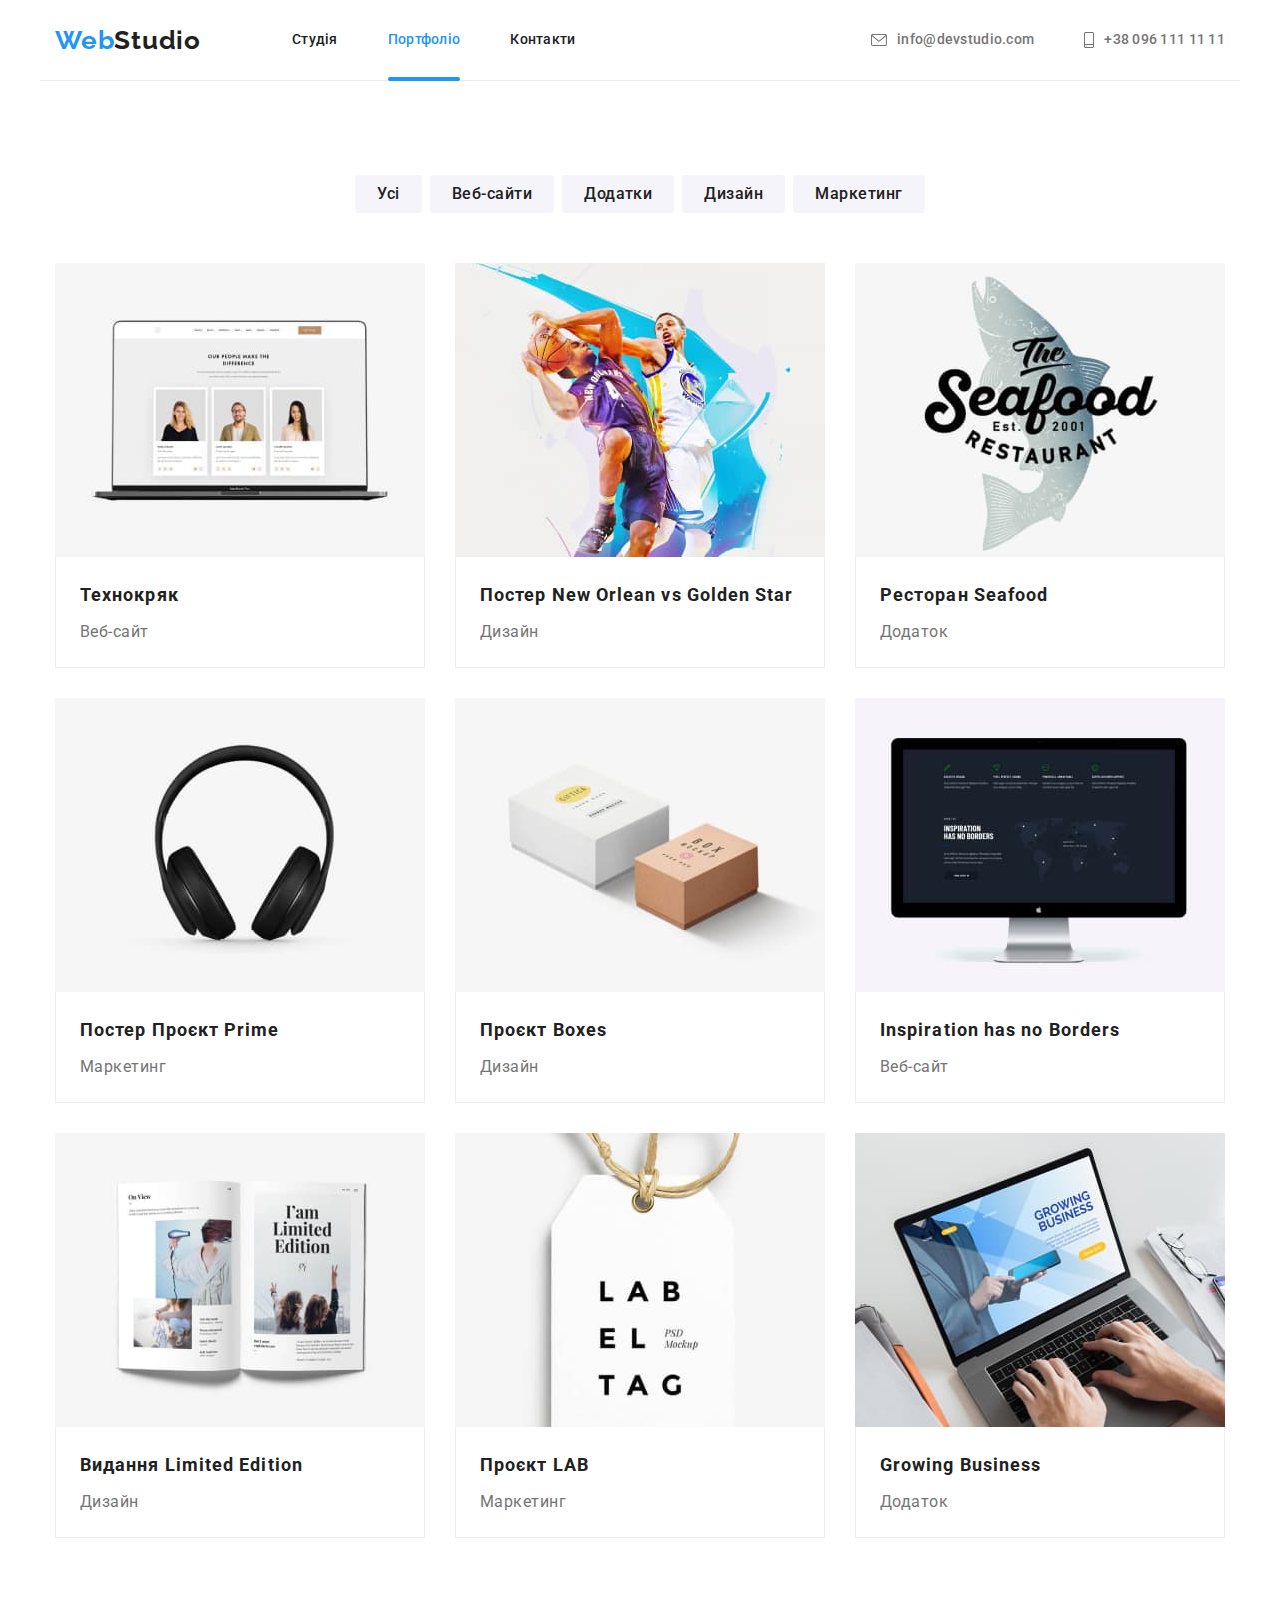
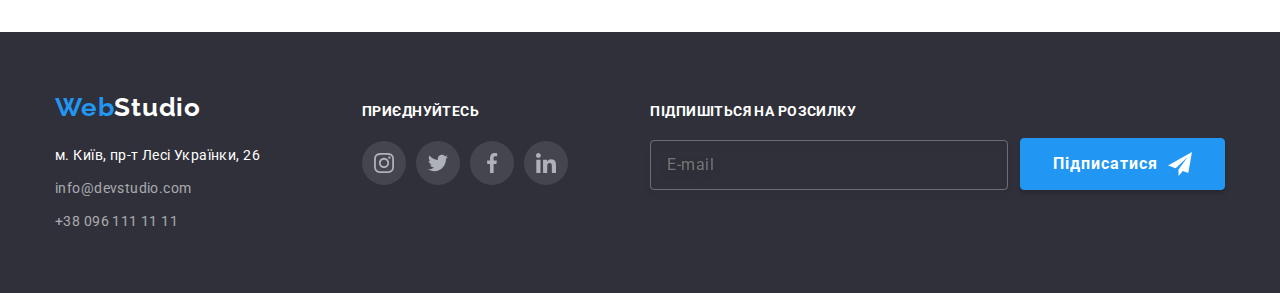
==== commit ead820d7: "add footer to portfolio" ====
--- a/portfolio.html
+++ b/portfolio.html
@@ -309,66 +309,66 @@
       </section>
     </main>
 
-    <footer class="footer">
-      <div class="footer--container">
-        <div class="footer__thumb">
-          <a class="logo__footer" href="./index.html" lang="en"><span class="logo__web">Web</span><span
-              class="logo__white">Studio</span></a>
-    
-          <address class="address">
-            <p class="address__text">м. Київ, пр-т Лесі Українки, 26</p>
-            <ul class="address__list">
-              <li class="address__item">
-                <a class="address__link" href="mailto:info@devstudio.com">info@devstudio.com</a>
-              </li>
-              <li class="address__item">
-                <a class="address__link" href="tel:+380961111111">+38 096 111 11 11</a>
-              </li>
-            </ul>
-          </address>
-        </div>
-        <div class="join">
-          <p class="join__text">Приєднуйтесь</p>
-          <ul class="social-list">
-            <li class="social-list__item--bgc">
-              <a class="social-list__link" href="">
-                <svg class="social-list__icon" width="20px" height="20px">
-                  <use href="./images/symbol-defs.svg#icon-instagram"></use>
-                </svg></a>
-            </li>
-            <li class="social-list__item--bgc">
-              <a class="social-list__link" href="">
-                <svg class="social-list__icon" width="20px" height="20px">
-                  <use href="./images/symbol-defs.svg#icon-twitter"></use>
-                </svg></a>
-            </li>
-            <li class="social-list__item--bgc">
-              <a class="social-list__link" href="">
-                <svg class="social-list__icon" width="20px" height="20px">
-                  <use href="./images/symbol-defs.svg#icon-facebook"></use>
-                </svg></a>
-            </li>
-            <li class="social-list__item--bgc">
-              <a class="social-list__link" href="">
-                <svg class="social-list__icon" width="20px" height="20px">
-                  <use href="./images/symbol-defs.svg#icon-linkedin"></use>
-                </svg></a>
+  <footer class="footer">
+    <div class="footer--container">
+      <div class="footer__thumb">
+        <a class="logo__footer" href="./index.html" lang="en"><span class="logo__web">Web</span><span
+            class="logo__white">Studio</span></a>
+  
+        <address class="address">
+          <p class="address__text">м. Київ, пр-т Лесі Українки, 26</p>
+          <ul class="address__list">
+            <li class="address__item">
+              <a class="address__link" href="mailto:info@devstudio.com">info@devstudio.com</a>
+            </li>
+            <li class="address__item">
+              <a class="address__link" href="tel:+380961111111">+38 096 111 11 11</a>
             </li>
           </ul>
-    
-        </div>
-        <form class="subscribe">
-          <label class="subscribe__text">Підпишіться на розсилку</label>
-          <div class="subscribe__thumb">
-            <input class="subscribe__field" type="email" id="#user_email" placeholder="E-mail" />
-            <button class="button__icon" type="submit">
-              Підписатися
-              <svg class="icon" width="24" height="24">
-                <use href="./images/symbol-defs.svg#icon-send"></use>
-              </svg>
-            </button>
-        </form>
+        </address>
       </div>
-    </footer>
+      <div class="join">
+        <p class="join__text">Приєднуйтесь</p>
+        <ul class="social-list">
+          <li class="social__item--bgc">
+            <a class="social__link" href="">
+              <svg class="social__icon" width="20px" height="20px">
+                <use href="./images/symbol-defs.svg#icon-instagram"></use>
+              </svg></a>
+          </li>
+          <li class="social__item--bgc">
+            <a class="social__link" href="">
+              <svg class="social__icon" width="20px" height="20px">
+                <use href="./images/symbol-defs.svg#icon-twitter"></use>
+              </svg></a>
+          </li>
+          <li class="social__item--bgc">
+            <a class="social__link" href="">
+              <svg class="social__icon" width="20px" height="20px">
+                <use href="./images/symbol-defs.svg#icon-facebook"></use>
+              </svg></a>
+          </li>
+          <li class="social__item--bgc">
+            <a class="social__link" href="">
+              <svg class="social__icon" width="20px" height="20px">
+                <use href="./images/symbol-defs.svg#icon-linkedin"></use>
+              </svg></a>
+          </li>
+        </ul>
+  
+      </div>
+      <form class="subscribe">
+        <label class="subscribe__text">Підпишіться на розсилку</label>
+        <div class="subscribe__thumb">
+          <input class="subscribe__field" type="email" id="#user_email" placeholder="E-mail" />
+          <button class="button__icon" type="submit">
+            Підписатися
+            <svg class="icon" width="24" height="24">
+              <use href="./images/symbol-defs.svg#icon-send"></use>
+            </svg>
+          </button>
+      </form>
+    </div>
+  </footer>
   </body>
 </html>
